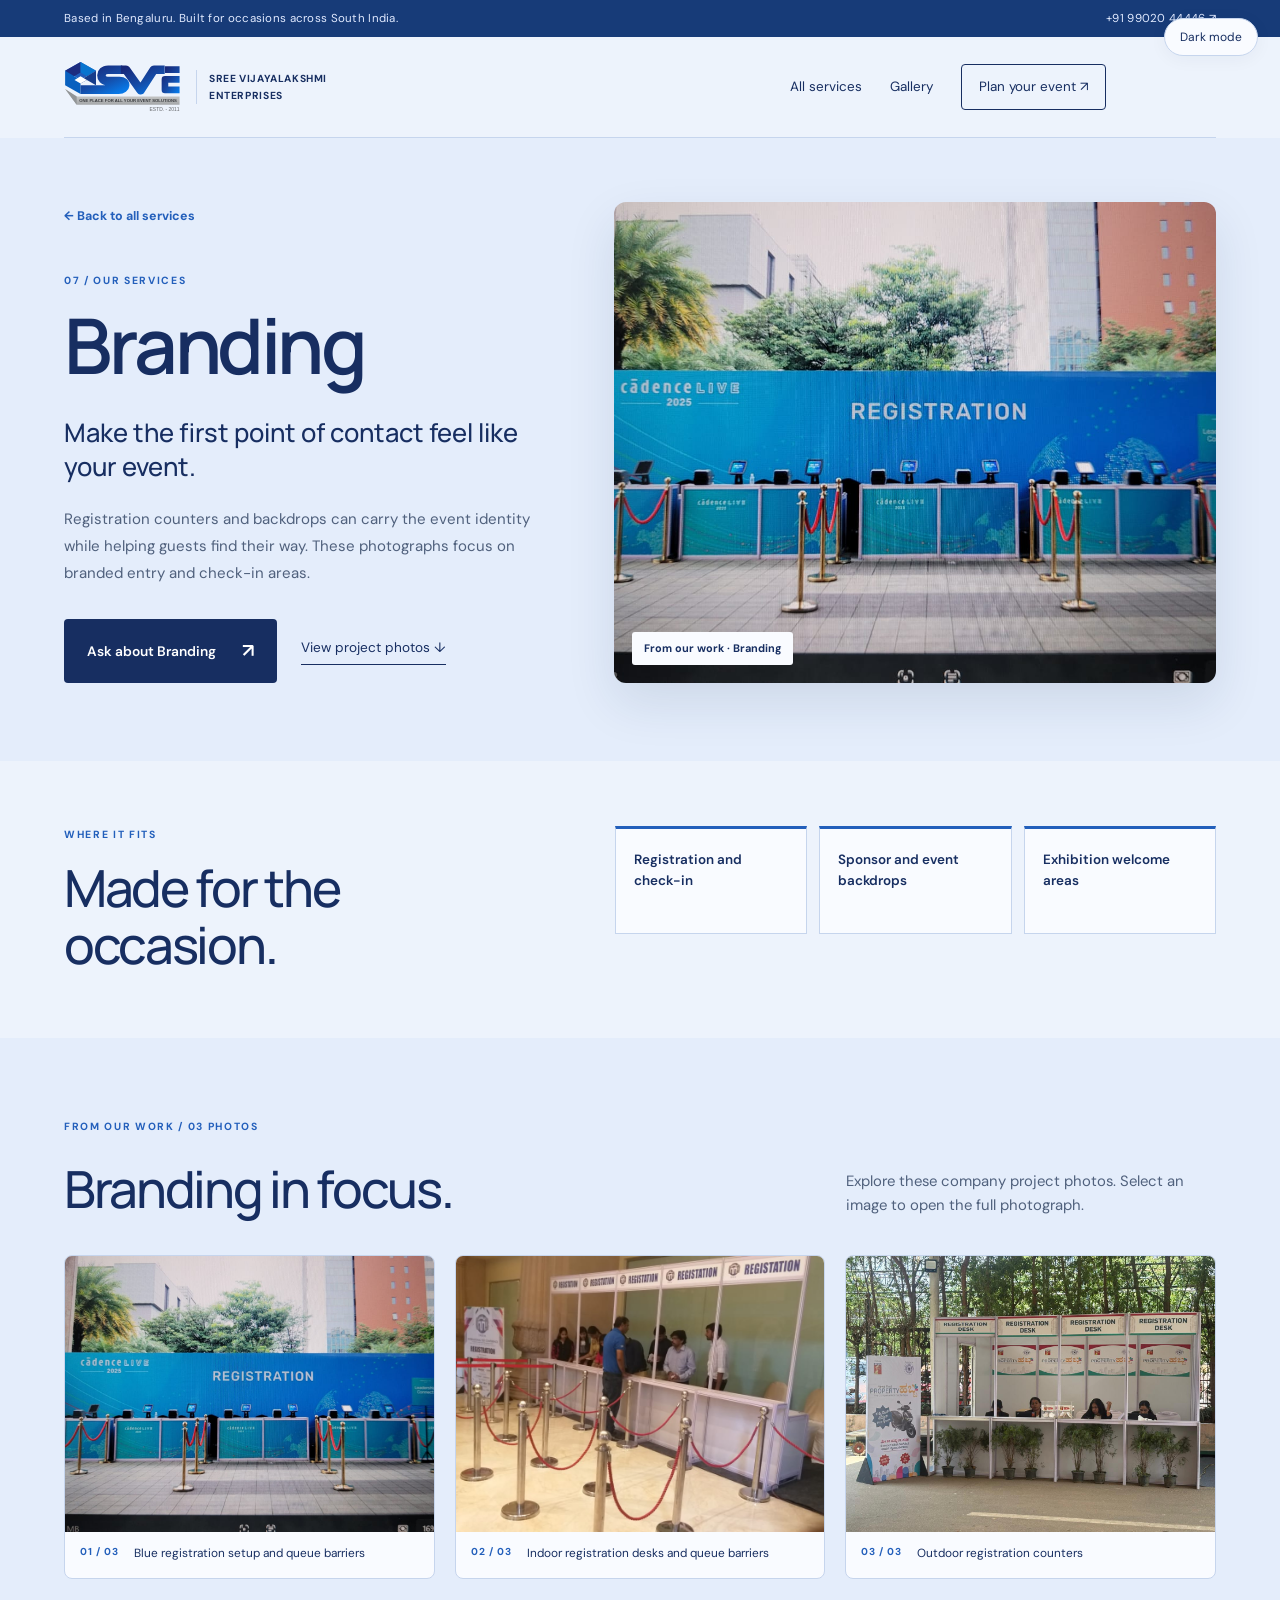
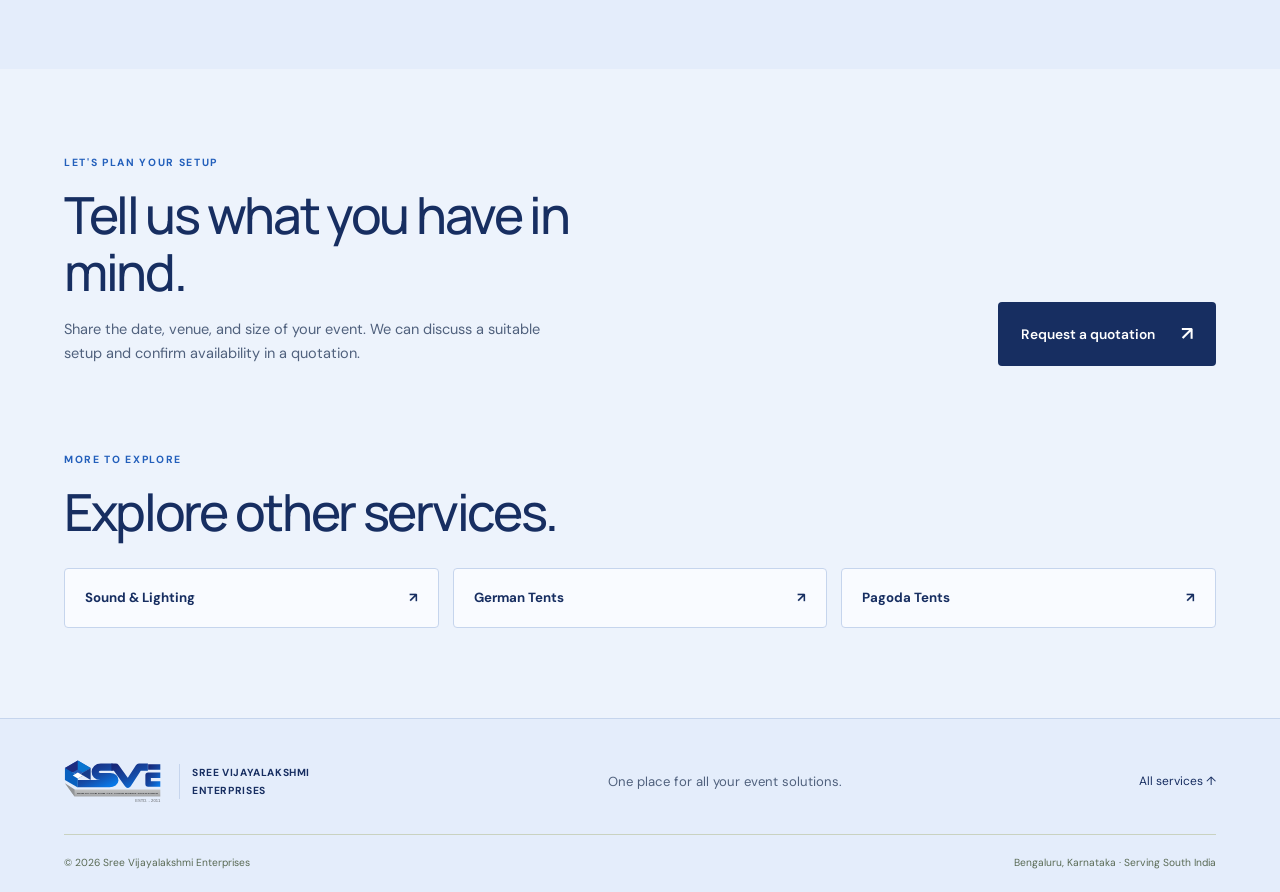
==== services/branding.html @ 81924844 "Add service galleries and simplify opening for smoother scrolling" ====
<!doctype html>
<html lang="en">
<head>
<meta charset="utf-8"><meta name="viewport" content="width=device-width, initial-scale=1">
<title>Branding | Sree Vijayalakshmi Enterprises</title>
<meta name="description" content="Explore branding projects, photos, and use cases from Sree Vijayalakshmi Enterprises in Bengaluru.">
<meta name="theme-color" content="#ffffff">
<link rel="icon" href="../assets/images/favicon.svg" type="image/svg+xml">
<link rel="stylesheet" href="../assets/css/styles.css">
<link rel="stylesheet" href="../assets/css/theme-animation.css">
<link rel="stylesheet" href="../assets/css/paper-theme.css">
<link rel="stylesheet" href="../assets/css/service-detail.css">
<script src="../assets/js/theme.js" defer></script>
</head>
<body>
<button class="theme-toggle" id="theme-toggle" type="button" aria-label="Switch to dark theme" aria-pressed="false" hidden><span class="theme-label">Dark mode</span></button>
<a class="skip" href="#main">Skip to content</a>
<div class="topbar"><div class="wrap"><span>Based in Bengaluru. Built for occasions across South India.</span><a href="tel:+919902044446">+91 99020 44446 ↗</a></div></div>
<header class="wrap header detail-header"><a class="brand" href="../index.html" aria-label="Sree Vijayalakshmi Enterprises home"><img class="header-logo" src="../assets/images/sve-mark.svg" width="435" height="195" alt="SVE"><span class="brand-name">SREE VIJAYALAKSHMI<br>ENTERPRISES</span></a><nav aria-label="Main navigation"><a href="../index.html#services">All services</a><a href="../index.html#gallery">Gallery</a><a class="nav-cta" href="../index.html?service=Branding#enquiry">Plan your event ↗</a></nav></header>
<main id="main">
<section class="detail-hero"><div class="wrap detail-hero-grid"><div class="detail-heading"><a class="detail-back" href="../index.html#services">← Back to all services</a><p class="eyebrow">07 / OUR SERVICES</p><h1>Branding</h1><p class="detail-lead">Make the first point of contact feel like your event.</p><p>Registration counters and backdrops can carry the event identity while helping guests find their way. These photographs focus on branded entry and check-in areas.</p><div class="detail-actions"><a class="button" href="../index.html?service=Branding#enquiry">Ask about Branding <span>↗</span></a><a class="underlined" href="#project-photos">View project photos ↓</a></div></div><figure class="detail-cover"><img src="../assets/images/work/registration-desk-blue-backdrop-01.jpeg" alt="Blue registration setup and queue barriers" width="1200" height="900" fetchpriority="high"><figcaption>From our work · Branding</figcaption></figure></div></section>
<section class="detail-uses wrap" aria-labelledby="use-title"><div><p class="eyebrow">WHERE IT FITS</p><h2 id="use-title">Made for the occasion.</h2></div><ul><li>Registration and check-in</li><li>Sponsor and event backdrops</li><li>Exhibition welcome areas</li></ul></section>
<section class="detail-gallery" id="project-photos"><div class="wrap"><div class="section-heading"><div><p class="eyebrow">FROM OUR WORK / 03 PHOTOS</p><h2>Branding in focus.</h2></div><p>Explore these company project photos. Select an image to open the full photograph.</p></div><div class="detail-grid"><figure class="detail-photo"><a href="../assets/images/work/registration-desk-blue-backdrop-01.jpeg" target="_blank" rel="noopener" aria-label="Open full photo: Blue registration setup and queue barriers"><img src="../assets/images/work/registration-desk-blue-backdrop-01.jpeg" alt="Blue registration setup and queue barriers" width="1200" height="900" loading="lazy" decoding="async"></a><figcaption><span>01 / 03</span>Blue registration setup and queue barriers</figcaption></figure>
<figure class="detail-photo"><a href="../assets/images/services/registration-desks/registration-desk-indoor-queue-01.jpeg" target="_blank" rel="noopener" aria-label="Open full photo: Indoor registration desks and queue barriers"><img src="../assets/images/services/registration-desks/registration-desk-indoor-queue-01.jpeg" alt="Indoor registration desks and queue barriers" width="1200" height="900" loading="lazy" decoding="async"></a><figcaption><span>02 / 03</span>Indoor registration desks and queue barriers</figcaption></figure>
<figure class="detail-photo"><a href="../assets/images/services/registration-desks/registration-desk-outdoor-multi-counter-01.jpeg" target="_blank" rel="noopener" aria-label="Open full photo: Outdoor registration counters"><img src="../assets/images/services/registration-desks/registration-desk-outdoor-multi-counter-01.jpeg" alt="Outdoor registration counters" width="1200" height="900" loading="lazy" decoding="async"></a><figcaption><span>03 / 03</span>Outdoor registration counters</figcaption></figure></div></div></section>
<section class="detail-next wrap"><div><p class="eyebrow">LET'S PLAN YOUR SETUP</p><h2>Tell us what you have in mind.</h2><p>Share the date, venue, and size of your event. We can discuss a suitable setup and confirm availability in a quotation.</p></div><a class="button" href="../index.html?service=Branding#enquiry">Request a quotation <span>↗</span></a></section>
<section class="detail-related wrap"><p class="eyebrow">MORE TO EXPLORE</p><h2>Explore other services.</h2><div class="detail-related-list"><a href="sound-lighting.html">Sound &amp; Lighting <span>↗</span></a><a href="german-tents.html">German Tents <span>↗</span></a><a href="pagoda-tents.html">Pagoda Tents <span>↗</span></a></div></section>
</main>
<footer><div class="wrap footer-top"><a class="brand footer-brand" href="../index.html"><img class="header-logo" src="../assets/images/sve-mark.svg" width="435" height="195" alt="SVE"><span class="brand-name">SREE VIJAYALAKSHMI<br>ENTERPRISES</span></a><p>One place for all your event solutions.</p><a href="../index.html#services">All services ↑</a></div><div class="wrap footer-bottom"><span>© 2026 Sree Vijayalakshmi Enterprises</span><span>Bengaluru, Karnataka · Serving South India</span></div></footer>
</body></html>
---- assets/css/styles.css ----
@import url('https://fonts.googleapis.com/css2?family=DM+Sans:wght@400;500;600;700&family=Manrope:wght@400;500;600;700;800&display=swap');
:root{--ink:#102c30;--muted:#566460;--cream:#f8f7f1;--lime:#dcf493;--line:#d9ded3;--white:#fff; color-scheme:light}
*{box-sizing:border-box}html{scroll-behavior:smooth;scroll-padding-top:25px}body{margin:0;background:var(--cream);color:var(--ink);font-family:'DM Sans',sans-serif;line-height:1.65}button,input,select,textarea{font:inherit}a{color:inherit;text-decoration:none}button,a,input,textarea,select,summary{-webkit-tap-highlight-color:transparent}a:focus-visible,button:focus-visible,input:focus-visible,select:focus-visible,textarea:focus-visible,summary:focus-visible{outline:3px solid #7f9836;outline-offset:5px}button{cursor:pointer}img{max-width:100%;display:block}h1,h2,h3,p,figure{margin:0}h1,h2,h3{font-family:Manrope,sans-serif;line-height:1.12;letter-spacing:-.045em}h1{font-size:clamp(3rem,5.3vw,5.2rem);font-weight:600}h1 em{font-weight:500;font-family:Georgia,serif}h2{font-size:clamp(2.3rem,4vw,3.6rem);font-weight:500}h3{font-size:1.25rem;font-weight:700}p{color:var(--muted)}.wrap{width:min(1240px,90%);margin:auto}.topbar{background:var(--ink);color:#ebeee4;font-size:.72rem;letter-spacing:.025em}.topbar .wrap{display:flex;justify-content:space-between;padding:9px 0;gap:15px}.header{display:flex;align-items:center;justify-content:space-between;padding:26px 0;gap:25px}.brand{display:flex;align-items:center;gap:15px}.monogram{font:bold 3.3rem/1 Manrope,sans-serif;letter-spacing:-.12em}.monogram>span{font-size:.65rem;vertical-align:top;letter-spacing:0}.brand-name{font-size:.62rem;font-weight:700;letter-spacing:.1em;line-height:1.7;border-left:1px solid var(--line);padding-left:15px}nav{display:flex;gap:28px;align-items:center;font-size:.84rem}nav>a:not(.nav-cta):hover,.underlined:hover{text-decoration:underline}.nav-cta{border:1px solid var(--ink);border-radius:4px;padding:11px 17px}.hero{display:grid;grid-template-columns:1.08fr 1fr;gap:4%;padding-top:40px;padding-bottom:65px;align-items:stretch}.eyebrow{font-size:.65rem;letter-spacing:.16em;font-weight:700;color:var(--ink);margin-bottom:25px}.dot{display:inline-block;width:7px;height:7px;background:#62814b;border-radius:100%;margin-right:8px}.lead{font-size:1rem;max-width:425px;margin-top:25px}.actions{display:flex;align-items:center;gap:25px;margin-top:30px;flex-wrap:wrap}.button{display:inline-flex;gap:26px;align-items:center;justify-content:space-between;background:var(--ink);color:white;padding:16px 23px;border:0;border-radius:4px;font-size:.86rem;font-weight:600}.button:hover{background:#245057}.button span{font-size:1.2rem}.underlined{font-size:.85rem;border-bottom:1px solid currentColor;padding-bottom:4px}.hero-foot{display:flex;gap:30px;font-size:.59rem;letter-spacing:.12em;margin-top:45px}.hero-visual{position:relative;background:#e3e8d9;border-radius:7px;overflow:hidden;min-height:490px}.hero-visual>img{height:100%;width:100%;object-fit:cover;position:absolute}.hero-visual figcaption{position:absolute;bottom:16px;left:22px;right:22px;font-size:.65rem;color:#304d43}.visual-tag{position:absolute;top:25px;left:25px;padding:15px 20px;background:var(--cream);font-size:.58rem;letter-spacing:.08em;box-shadow:0 4px 30px #203b3310}.visual-tag strong{font:500 1rem/1.8 Georgia,serif;letter-spacing:0}.occasion-strip{border-block:1px solid var(--line)}.occasion-strip .wrap{display:flex;align-items:center;justify-content:space-between;gap:20px;padding:21px 0;font-size:.65rem;letter-spacing:.11em;font-weight:600;flex-wrap:wrap}.occasion-strip span:nth-child(even){font-size:1.3rem;color:#87967a}.section{padding-block:95px}.section-heading{display:flex;justify-content:space-between;align-items:flex-end;gap:40px;margin-bottom:42px}.section-heading>p{max-width:370px;font-size:.93rem}.rental-grid{display:grid;grid-template-columns:repeat(4,1fr);border-top:1px solid var(--line);border-bottom:1px solid var(--line)}.rental{padding:28px 22px;position:relative;border-right:1px solid var(--line)}.rental:first-child{padding-left:0}.rental:last-child{border:0}.number{font-size:.65rem;color:#687868}.line-icon{font:3.5rem Georgia,serif;margin:10px 0 25px;color:#506b49}.rental h3{font-size:1.13rem}.rental>p{font-size:.82rem;margin-top:12px;min-height:45px}.rental ul{padding-left:15px;font-size:.75rem;color:var(--muted);margin-block:24px;line-height:2}.rental>a{font-size:.71rem;font-weight:700;border-bottom:1px solid #a0b1a1;padding-bottom:5px}.gallery-section{background:#e9ede3;padding-block:85px}.filters{display:flex;gap:9px;flex-wrap:wrap;margin-bottom:30px}.filters button{border:1px solid #c6cdbd;border-radius:30px;background:transparent;color:var(--ink);padding:9px 20px;font-size:.75rem}.filters button.active{background:var(--ink);border-color:var(--ink);color:white}.gallery-grid{display:grid;grid-template-columns:repeat(3,1fr);gap:22px}.gallery-card button{display:block;padding:0;border:0;width:100%;background:#dce4d3;border-radius:5px;overflow:hidden}.gallery-card img{aspect-ratio:4/3;object-fit:cover;width:100%;transition:transform .3s}.gallery-card button:hover img{transform:scale(1.035)}.gallery-card>div{display:flex;justify-content:space-between;align-items:center;padding-top:17px;gap:10px}.gallery-card h3{font-size:1rem}.gallery-card p{font-size:.68rem;margin-top:5px}.gallery-card>div>span{font-size:1.3rem}.about{display:grid;grid-template-columns:1fr 1.1fr;gap:9%}.about-stamp{margin-top:45px;border:1px solid #b9c5b2;display:flex;flex-direction:column;width:190px;padding:18px 22px;transform:rotate(-4deg);color:#4a6547}.about-stamp span{font-size:.63rem}.about-stamp strong{font:3.4rem/1.3 Georgia,serif}.large-copy{font:400 1.65rem/1.5 Manrope,sans-serif;letter-spacing:-.03em;color:var(--ink);margin-bottom:22px}.about-copy>p:not(.large-copy){font-size:.92rem;margin-bottom:20px}.values>div{border-top:1px solid var(--line);padding:18px 0 18px 35px;position:relative}.values{margin-top:30px}.values span{position:absolute;left:0;top:20px;font-size:.66rem;color:#6c7e66}.values h3{font-size:.94rem}.values p{font-size:.79rem;margin-top:5px}.process-section{background:var(--ink);color:var(--cream);padding:80px 0}.process-section .eyebrow{color:var(--lime)}.process-grid{display:grid;grid-template-columns:repeat(3,1fr);gap:45px;margin-top:50px}.process-grid article{border-top:1px solid #53675f;padding-top:20px}.process-grid span{color:var(--lime);font-size:.68rem;letter-spacing:.1em}.process-grid h3{font-size:1.25rem;margin:23px 0 13px}.process-grid p{color:#bfcac1;font-size:.88rem}.contact{display:grid;grid-template-columns:1fr 1.1fr;gap:10%}.contact>div>p:not(.eyebrow){margin-top:25px;max-width:365px;font-size:.92rem}.contact-phone{display:block;font-size:1.5rem;letter-spacing:-.045em;margin-top:30px}.contact-email{display:block;text-decoration:underline;text-underline-offset:5px;font-size:.9rem;margin-top:8px}address{font-style:normal;font-size:.8rem;color:var(--muted);margin:25px 0 15px}form{padding:32px;background:#eeefe6;border-radius:6px}form h3{font-size:1.5rem}.form-intro{font-size:.8rem;margin:10px 0 22px}.form-grid{display:grid;grid-template-columns:1fr 1fr;gap:16px}label{font-size:.72rem;font-weight:600}input,textarea,select{display:block;width:100%;border:1px solid #c7cec1;background:var(--cream);color:var(--ink);border-radius:3px;padding:11px 12px;font-size:.82rem;margin-top:6px;min-width:0}textarea{resize:vertical}.wide{grid-column:1/-1}.form-note{font-size:.69rem;margin:20px 0}form .button{width:100%}#form-status{font-size:.75rem;margin-top:12px}.faq{padding-top:0;max-width:840px}.faq h2{margin-bottom:30px}.faq details{border-bottom:1px solid var(--line);padding:20px 0}.faq summary{cursor:pointer;font-size:.94rem;font-weight:500}.faq details p{font-size:.85rem;margin:15px 0 5px}footer{background:#e6ebdf;padding:40px 0 20px}.footer-top,.footer-bottom{display:flex;justify-content:space-between;align-items:center;gap:25px;flex-wrap:wrap}.footer-top>p{font-size:.82rem}.footer-top>a:last-child{font-size:.75rem}.footer-bottom{border-top:1px solid #c9d2c0;margin-top:30px;padding-top:20px;font-size:.64rem;color:#596a54}.footer-brand .monogram{font-size:2.6rem}.skip{position:absolute;left:15px;top:-100px;background:white;padding:15px;z-index:20}.skip:focus{top:15px}.sr-only{position:absolute;width:1px;height:1px;overflow:hidden;clip-path:inset(50%)}dialog{max-width:min(90vw,1000px);max-height:90vh;border:0;border-radius:5px;background:var(--cream);padding:20px}dialog::backdrop{background:#081e26cc}dialog img{max-height:70vh;object-fit:contain;margin:15px auto}dialog button{border:1px solid var(--ink);background:transparent;padding:6px 14px;float:right}dialog p{font-size:.85rem}.menu-toggle{border:1px solid var(--ink);padding:9px 14px;background:transparent}
@media(min-width:851px){.menu-toggle{display:none}}
@media(max-width:1000px){.rental-grid{grid-template-columns:repeat(2,1fr)}.rental:nth-child(2){border-right:0}.rental:nth-child(3){padding-left:0}.rental:nth-child(-n+2){border-bottom:1px solid var(--line)}.hero{gap:25px}.hero-visual{min-height:450px}.brand-name{font-size:.54rem}nav{gap:16px}}
@media(max-width:850px){.header{flex-wrap:wrap}.menu-toggle:not([hidden]){display:block}nav{width:100%;justify-content:space-between;flex-wrap:wrap}nav.collapsed{display:none}.hero{grid-template-columns:1fr;gap:35px;padding-top:20px}.hero-copy{max-width:650px}h1{font-size:clamp(3rem,9vw,5rem)}.hero-visual{min-height:440px}.hero-foot{margin-top:30px}.section{padding-block:65px}.section-heading{align-items:flex-start;flex-direction:column;gap:20px}.section-heading>p{max-width:550px}.gallery-grid{grid-template-columns:repeat(2,1fr)}.about,.contact{gap:35px;grid-template-columns:1fr}.about-stamp{display:none}.about-copy{max-width:640px}.process-grid{gap:20px}.faq{padding-top:0}.footer-top>p{width:100%;order:3}.topbar .wrap>span{max-width:65%}}
@media(max-width:540px){.wrap{width:89%}.topbar{font-size:.6rem}.brand-name{font-size:.55rem}.hero-visual{min-height:330px}.hero-foot{font-size:.53rem;gap:18px}.actions{gap:18px}.occasion-strip .wrap{justify-content:center;font-size:.55rem;gap:12px}.occasion-strip span:nth-child(even){font-size:.9rem}.rental-grid,.gallery-grid,.process-grid{grid-template-columns:1fr}.rental,.rental:first-child,.rental:nth-child(3){padding:25px 0;border-right:0;border-bottom:1px solid var(--line)}.rental>p{min-height:0}.line-icon{float:right;margin:0 10px;font-size:3rem}.rental h3{margin-top:15px}.rental ul{margin-block:15px}.gallery-section,.process-section{padding-block:60px}.form-grid{grid-template-columns:1fr}.wide{grid-column:auto}form{padding:23px}.filters button{padding:8px 14px}.process-grid{gap:30px}.hero-visual figcaption{font-size:.58rem}.hero .eyebrow{font-size:.57rem}h2{font-size:2.5rem}}
.gallery-card img{height:auto}
@media(prefers-reduced-motion:reduce){html{scroll-behavior:auto}.gallery-card img{transition:none}}
---- assets/css/theme-animation.css ----
/* Theme and animation use native SVG paths, so the logo remains sharp at any size. */
:root{--page:#fff;--surface:#f2f5fb;--card:#fff;--blue:#2163c5;--mark-cutout:#fff;--mark-estd:#64666a}
.theme-toggle{position:fixed;z-index:25;top:18px;right:22px;display:flex;align-items:center;gap:9px;padding:11px 15px;border:1px solid var(--line);border-radius:30px;background:var(--card);color:var(--ink);box-shadow:0 3px 18px #1223420c;font-size:.75rem;line-height:1.2}
.theme-toggle[hidden]{display:none}.theme-toggle svg{width:18px;height:18px}.theme-sun{display:none}
[data-theme="dark"] .theme-sun{display:block}[data-theme="dark"] .theme-moon{display:none}
.theme-toggle:hover{border-color:var(--blue)}
.opening-lockup{display:flex;align-items:center;justify-content:center;gap:clamp(24px,4vw,62px);padding:40px 12px}
.opening-mark{width:30%;max-width:370px;flex-shrink:0;overflow:visible}
.opening-name{position:relative;color:#173b94;font-family:Manrope,Arial,sans-serif;font-size:clamp(22px,3.65vw,57px);font-weight:800;letter-spacing:-.035em;line-height:1.3}
.name-word{display:inline-block}.name-word-3{display:block;font-size:.65em;letter-spacing:.23em;margin-top:10px;font-weight:600}
.name-rule{display:block;height:2px;background:linear-gradient(90deg,#1267d2,#b9cbe7,transparent);margin-top:25px;transform-origin:left}
.brand-animate .cube-faces{animation:cube-arrive .7s cubic-bezier(.2,.7,.3,1) both;transform-origin:60px 65px}
.brand-animate .mark-ribbon{stroke-dasharray:1;stroke-dashoffset:0;animation:ribbon-draw 1.25s cubic-bezier(.4,0,.25,1) both}
.brand-animate .mark-s{animation-delay:.25s}.brand-animate .mark-v{animation-delay:.9s}.brand-animate .mark-e{animation-delay:1.4s}
.brand-animate .mark-caption{animation:caption-arrive .65s ease 2s both}
.brand-animate .name-word{animation:name-arrive .85s cubic-bezier(.2,.7,.2,1) both}
.brand-animate .name-word-1{animation-delay:1.1s}.brand-animate .name-word-2{animation-delay:1.4s}.brand-animate .name-word-3{animation-delay:1.8s}
.brand-animate .name-rule{animation:rule-draw .9s ease 2.1s both}
.header>.brand{max-width:47%;gap:12px}.header-logo{width:120px}.brand-name{font-size:.64rem;letter-spacing:.06em;line-height:1.7;padding-left:12px}
.footer-brand{max-width:100%;background:transparent}.footer-brand .header-logo{width:100px}
@keyframes ribbon-draw{from{stroke-dashoffset:1}to{stroke-dashoffset:0}}
@keyframes cube-arrive{from{opacity:0;transform:translateY(10px) rotate(-6deg)}to{opacity:1;transform:none}}
@keyframes caption-arrive{from{opacity:0;transform:translateY(8px)}to{opacity:1;transform:none}}
@keyframes name-arrive{from{opacity:0;transform:translateY(18px);clip-path:inset(0 0 100% 0)}to{opacity:1;transform:none;clip-path:inset(0)}}
@keyframes rule-draw{from{transform:scaleX(0);opacity:0}to{transform:scaleX(1);opacity:1}}
[data-theme="dark"]{color-scheme:dark;--ink:#e3ebff;--muted:#abb8cf;--cream:#0b1121;--line:#2c3954;--lime:#a7c8ff;--page:#0b1121;--surface:#111c31;--card:#131f35;--blue:#7eb2ff;--mark-cutout:#0b1121;--mark-estd:#afb9c9}
[data-theme="dark"] body,[data-theme="dark"] .brand-intro,[data-theme="dark"] .intro-stage,[data-theme="dark"] .site-content{background:var(--page)}
[data-theme="dark"] .opening-name{color:#7eaaff}
[data-theme="dark"] .name-rule{background:linear-gradient(90deg,#4d97ff,#29436b,transparent)}
[data-theme="dark"] .topbar{background:#121e34;color:#d3def5}
[data-theme="dark"] .button,[data-theme="dark"] .filters button.active{background:#3475d1;color:#fff;border-color:#3475d1}
[data-theme="dark"] .button:hover{background:#245fb2}
[data-theme="dark"] .service-card{background:var(--card)}
[data-theme="dark"] .service-photo,[data-theme="dark"] .gallery-card button{background:#192842}
[data-theme="dark"] .service-photo-placeholder{background:linear-gradient(135deg,#17263f,#1b3052);color:#a5badc}
[data-theme="dark"] .service-photo-number{color:#829fc9}
[data-theme="dark"] .gallery-section,[data-theme="dark"] .services-more,[data-theme="dark"] form,[data-theme="dark"] footer{background:var(--surface)}
[data-theme="dark"] .filters button,[data-theme="dark"] input,[data-theme="dark"] select,[data-theme="dark"] textarea{border-color:#394963}
[data-theme="dark"] input::placeholder,[data-theme="dark"] textarea::placeholder{color:#8595ae;opacity:1}
[data-theme="dark"] .process-section{background:#12264a;color:#eef4ff}
[data-theme="dark"] .process-grid p{color:#b5c6e4}
[data-theme="dark"] .visual-tag{background:#101d32;color:#dce8ff}
[data-theme="dark"] .hero-visual figcaption{background:#101d32ed;color:#dce8ff}
[data-theme="dark"] .hero-visual{background:#14243d}
[data-theme="dark"] .about-stamp{color:#9ebff4;border-color:#405d87}
[data-theme="dark"] .values span,[data-theme="dark"] .line-icon{color:#91b2e5}
[data-theme="dark"] .footer-bottom{color:#9fafca;border-color:var(--line)}
[data-theme="dark"] .service-card a:hover{color:#91bcff}
[data-theme="dark"] .skip{background:#142a4d;color:#fff}
[data-theme="dark"] dialog{background:var(--surface);color:var(--ink)}
@media(max-width:850px){.header>.brand{max-width:75%}.header-logo{width:100px}.brand-name{font-size:.58rem}.theme-toggle{top:12px;right:14px}.opening-lockup{gap:25px}.opening-mark{width:34%}}
@media(max-width:580px){.opening-lockup{flex-direction:column;gap:34px;text-align:center;padding:20px}.opening-mark{width:min(78%,270px);max-width:none}.opening-name{font-size:clamp(21px,6.5vw,34px);line-height:1.35}.name-word-3{font-size:.62em;margin-top:13px;letter-spacing:.23em}.name-rule{margin-top:23px}.theme-toggle{padding:10px 12px;gap:6px;font-size:.67rem}.header>.brand{max-width:73%;gap:7px}.header-logo{width:85px}.brand-name{font-size:.49rem;padding-left:7px}.footer-brand .brand-name{font-size:.58rem}.footer-brand .header-logo{width:100px}}
@media(prefers-reduced-motion:reduce){.brand-animate .cube-faces,.brand-animate .mark-ribbon,.brand-animate .mark-caption,.brand-animate .name-word,.brand-animate .name-rule{animation:none!important;stroke-dashoffset:0;opacity:1;transform:none;clip-path:none}}
---- assets/css/paper-theme.css ----
/* SVE's blue-and-silver palette, expressed as layered sheets of paper. */
:root{--page:#edf3fc;--surface:#e0eafa;--card:#f9fbff;--cream:#f5f8fe;--line:#c6d5ed;--ink:#172e61;--muted:#50617d;--blue:#235fbb;--paper-base:#ecf2fc;--paper-sky:#d3e3fa;--paper-sheet:#e4edfb;--paper-deep:#173b78;--grain-opacity:.14;--mark-cutout:#ecf2fc}
[data-theme="dark"]{--page:#0c172b;--surface:#14243e;--card:#172943;--cream:#101e34;--line:#324867;--ink:#e1ebff;--muted:#aabdd7;--blue:#9cc4ff;--paper-base:#101f36;--paper-sky:#223d60;--paper-sheet:#142740;--paper-deep:#0a1426;--grain-opacity:.085;--mark-cutout:#101f36}
body,.site-content,[data-theme="dark"] body,[data-theme="dark"] .site-content{background:var(--page)}
.site-content{background:var(--page)}
.brand-intro,[data-theme="dark"] .brand-intro{background:var(--paper-base)}
.intro-stage,[data-theme="dark"] .intro-stage{isolation:isolate;background:radial-gradient(ellipse at 12% 15%,var(--paper-sky),transparent 55%),radial-gradient(ellipse at 85% 90%,var(--paper-sky),transparent 52%),var(--paper-base)}
.intro-stage::after{content:"";position:absolute;inset:0;z-index:2;background:url('../images/paper-grain.svg');opacity:var(--grain-opacity);pointer-events:none}
.intro-logo{position:relative;z-index:1}
.opening-lockup{transform:none}
.paper-cursor{position:absolute;left:0;top:0;width:32px;height:32px;border-radius:50%;border:1px solid var(--blue);box-shadow:0 0 30px #5b92e32a;z-index:3;pointer-events:none;opacity:0;transition:opacity .3s;transform:translate(-100px,-100px)}
.paper-active .paper-cursor{opacity:.48}
.topbar,[data-theme="dark"] .topbar{background:var(--paper-deep);color:#e1eaff}
.occasion-strip{background:var(--paper-sheet);border-color:var(--line)}.occasion-strip span:nth-child(even){color:var(--blue)}
#services,#tent-studio,.about,.contact{position:relative;isolation:isolate}
#services::before,#tent-studio::before,.about::before{content:"";position:absolute;inset:0 calc((100% - 100vw)/2);z-index:-1;pointer-events:none;background:var(--paper-sheet);clip-path:polygon(0 1.1%,10% .65%,23% 1.2%,37% .4%,49% 1%,63% .35%,76% .85%,90% .3%,100% .7%,100% 99.2%,87% 99.65%,75% 99%,62% 99.6%,48% 99.1%,35% 99.8%,20% 99.2%,8% 99.7%,0 99.3%)}
#tent-studio::before{background:linear-gradient(125deg,var(--page),var(--paper-sky));clip-path:none}
.about::before{background:var(--page)}
.service-card,[data-theme="dark"] .service-card,.tent-card{background:var(--card);box-shadow:0 8px 24px #143b7410;border-color:var(--line)}
.service-card{transition:transform .3s ease,box-shadow .3s ease}.service-card:hover{transform:translateY(-5px);box-shadow:0 18px 34px #143b741b}
.service-photo-placeholder{background:linear-gradient(145deg,#e8f1ff,#d5e3f8);color:#536b90}.service-photo-number{color:#8da8d0}
.gallery-section,[data-theme="dark"] .gallery-section{background:var(--paper-sheet);position:relative}
.gallery-card button{border:1px solid var(--line);box-shadow:0 10px 24px #12346a0c}
.services-more,[data-theme="dark"] .services-more,form,[data-theme="dark"] form{background:var(--surface);border:1px solid var(--line)}
.process-section,[data-theme="dark"] .process-section{position:relative;background:linear-gradient(120deg,var(--paper-deep),#24549a);color:#f1f6ff;clip-path:polygon(0 1.4%,15% .5%,30% 1.4%,47% .3%,64% 1.1%,82% .3%,100% 1%,100% 98.7%,83% 99.5%,65% 98.8%,46% 99.7%,29% 98.9%,12% 99.6%,0 99%)}
[data-theme="dark"] .process-section{background:linear-gradient(120deg,#0a1426,#193963)}
.process-section .eyebrow,.process-grid span{color:#c4dcff}.process-grid p,[data-theme="dark"] .process-grid p{color:#d1def3}
footer,[data-theme="dark"] footer{background:var(--paper-sheet);border-top:1px solid var(--line)}
.theme-toggle{background:var(--card);border-color:var(--line)}
.tent-service-link{padding:0 20px}
@media(hover:none),(pointer:coarse){.paper-cursor{display:none}.opening-lockup{transform:none}}
@media(prefers-reduced-motion:reduce){.paper-cursor{display:none}.service-card{transition:none}.service-card:hover{transform:none}}
---- assets/css/service-detail.css ----
/* Service project pages share the homepage palette but avoid continuous effects. */
body{background:var(--page)}
.detail-header{padding-block:23px;border-bottom:1px solid var(--line)}
.detail-header .header-logo,.footer-brand .header-logo{height:auto}
.detail-header .brand{max-width:48%}
.detail-header nav{padding-right:110px}
.detail-hero{padding:64px 0 78px;background:var(--paper-sheet)}
.detail-hero-grid{display:grid;grid-template-columns:.88fr 1.12fr;gap:clamp(40px,6vw,90px);align-items:center}
.detail-back{display:inline-block;margin-bottom:45px;color:var(--blue);font-size:.78rem;font-weight:700}
.detail-back:hover{text-decoration:underline}
.detail-heading .eyebrow{color:var(--blue);margin-bottom:18px}
.detail-heading h1{font-size:clamp(3.4rem,6vw,6.4rem);line-height:1;max-width:9ch}
.detail-heading>p:not(.eyebrow){max-width:550px;font-size:.94rem;line-height:1.8;margin-top:21px}
.detail-heading .detail-lead{font:500 clamp(1.2rem,2vw,1.7rem)/1.35 Manrope,sans-serif!important;color:var(--ink);margin-top:32px!important}
.detail-actions{display:flex;align-items:center;gap:24px;flex-wrap:wrap;margin-top:32px}
.detail-cover{position:relative;overflow:hidden;border-radius:12px;aspect-ratio:5/4;background:var(--surface);box-shadow:0 20px 50px #142e551c}
.detail-cover img{width:100%;height:100%;object-fit:cover}
.detail-cover figcaption{position:absolute;bottom:18px;left:18px;padding:8px 12px;border-radius:3px;background:var(--card);color:var(--ink);font-size:.68rem;font-weight:700}
.detail-uses{display:grid;grid-template-columns:1fr 1.2fr;gap:50px;align-items:start;padding-block:65px}
.detail-uses .eyebrow{color:var(--blue);margin-bottom:15px}
.detail-uses h2{max-width:10ch}
.detail-uses ul{display:grid;grid-template-columns:repeat(3,1fr);gap:12px;list-style:none;margin:0;padding:0}
.detail-uses li{min-height:108px;padding:21px 18px;border:1px solid var(--line);border-top:3px solid var(--blue);background:var(--card);font-size:.84rem;font-weight:600;line-height:1.5}
.detail-gallery{padding-block:80px 90px;background:var(--paper-sheet)}
.detail-gallery .section-heading{margin-bottom:37px}.detail-gallery .eyebrow{color:var(--blue)}
.detail-grid{display:grid;grid-template-columns:repeat(3,minmax(0,1fr));gap:30px 20px}
.detail-photo{min-width:0;overflow:hidden;border:1px solid var(--line);border-radius:8px;background:var(--card)}
.detail-photo a{display:block;aspect-ratio:4/3;overflow:hidden;background:var(--surface)}
.detail-photo img{width:100%;height:100%;object-fit:cover;transition:transform .25s ease}
.detail-photo a:hover img{transform:scale(1.025)}
.detail-photo figcaption{display:flex;gap:15px;padding:13px 15px 16px;color:var(--ink);font-size:.74rem;line-height:1.4}
.detail-photo figcaption span{flex:none;color:var(--blue);font-weight:700;font-size:.63rem;letter-spacing:.1em}
.detail-next{display:flex;justify-content:space-between;align-items:end;gap:50px;padding-block:85px}
.detail-next>div{max-width:630px}.detail-next .eyebrow{color:var(--blue);margin-bottom:15px}
.detail-next p:not(.eyebrow){margin-top:17px;max-width:480px;font-size:.91rem}
.detail-next .button{flex:none}
.detail-related{padding-bottom:90px}.detail-related .eyebrow{color:var(--blue);margin-bottom:15px}
.detail-related-list{display:grid;grid-template-columns:repeat(3,1fr);gap:14px;margin-top:28px}
.detail-related-list a{display:flex;justify-content:space-between;gap:15px;padding:18px 20px;border:1px solid var(--line);border-radius:4px;background:var(--card);font-weight:700;font-size:.83rem}
.detail-related-list a:hover{border-color:var(--blue);color:var(--blue)}
@media(max-width:1000px){.detail-header nav{padding-right:0}.detail-hero-grid{gap:35px}.detail-uses{grid-template-columns:1fr}.detail-grid{grid-template-columns:repeat(2,minmax(0,1fr))}}
@media(max-width:700px){.detail-header{gap:16px}.detail-header .brand{max-width:100%}.detail-header nav{width:100%;font-size:.72rem;gap:12px}.detail-header .nav-cta{padding:8px 10px}.detail-hero{padding:40px 0 50px}.detail-hero-grid{grid-template-columns:1fr}.detail-back{margin-bottom:30px}.detail-heading h1{font-size:clamp(3rem,12vw,4.7rem)}.detail-cover{aspect-ratio:4/3}.detail-uses{padding-block:50px;gap:30px}.detail-uses ul{grid-template-columns:1fr;gap:10px}.detail-uses li{min-height:0}.detail-gallery{padding-block:55px 65px}.detail-grid{grid-template-columns:1fr}.detail-next{align-items:start;flex-direction:column;gap:24px;padding-block:60px}.detail-related{padding-bottom:65px}.detail-related-list{grid-template-columns:1fr}.theme-toggle{top:auto;bottom:12px;right:12px}}
@media(prefers-reduced-motion:reduce){.detail-photo img{transition:none}}
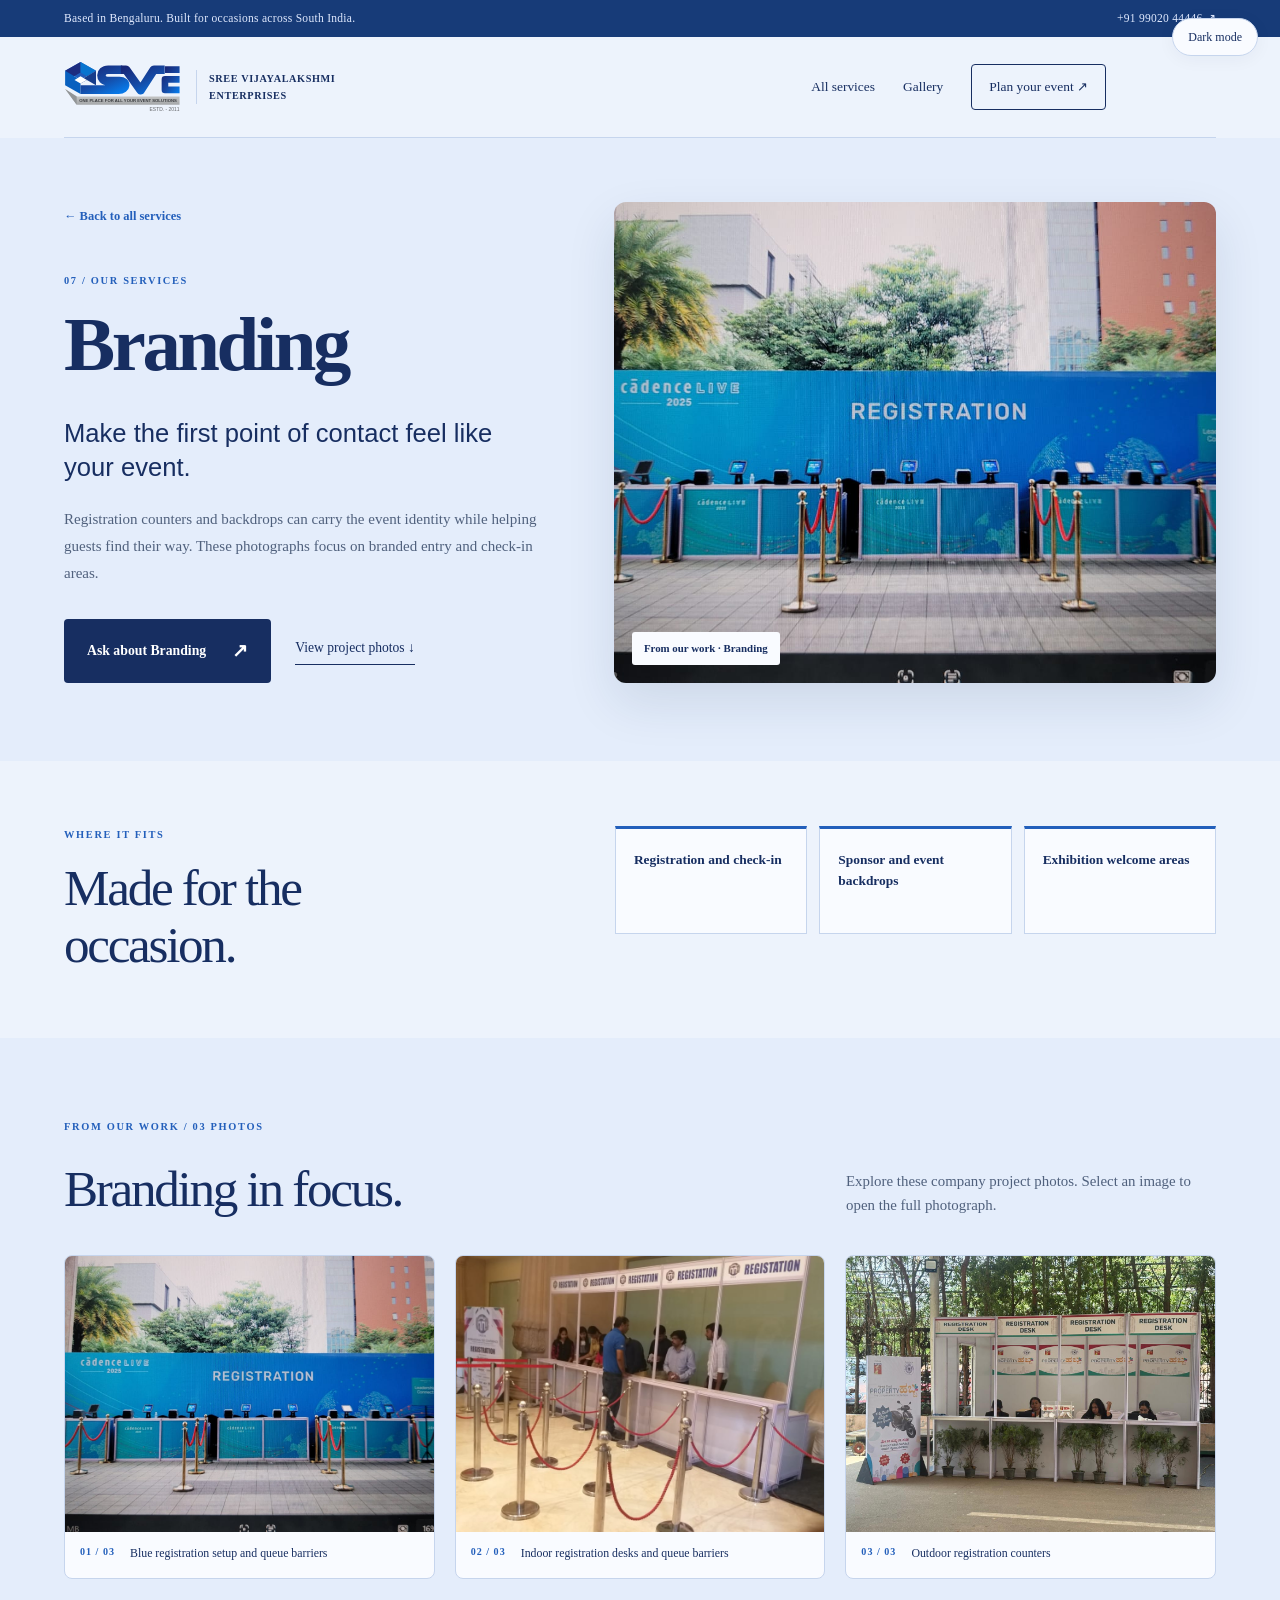
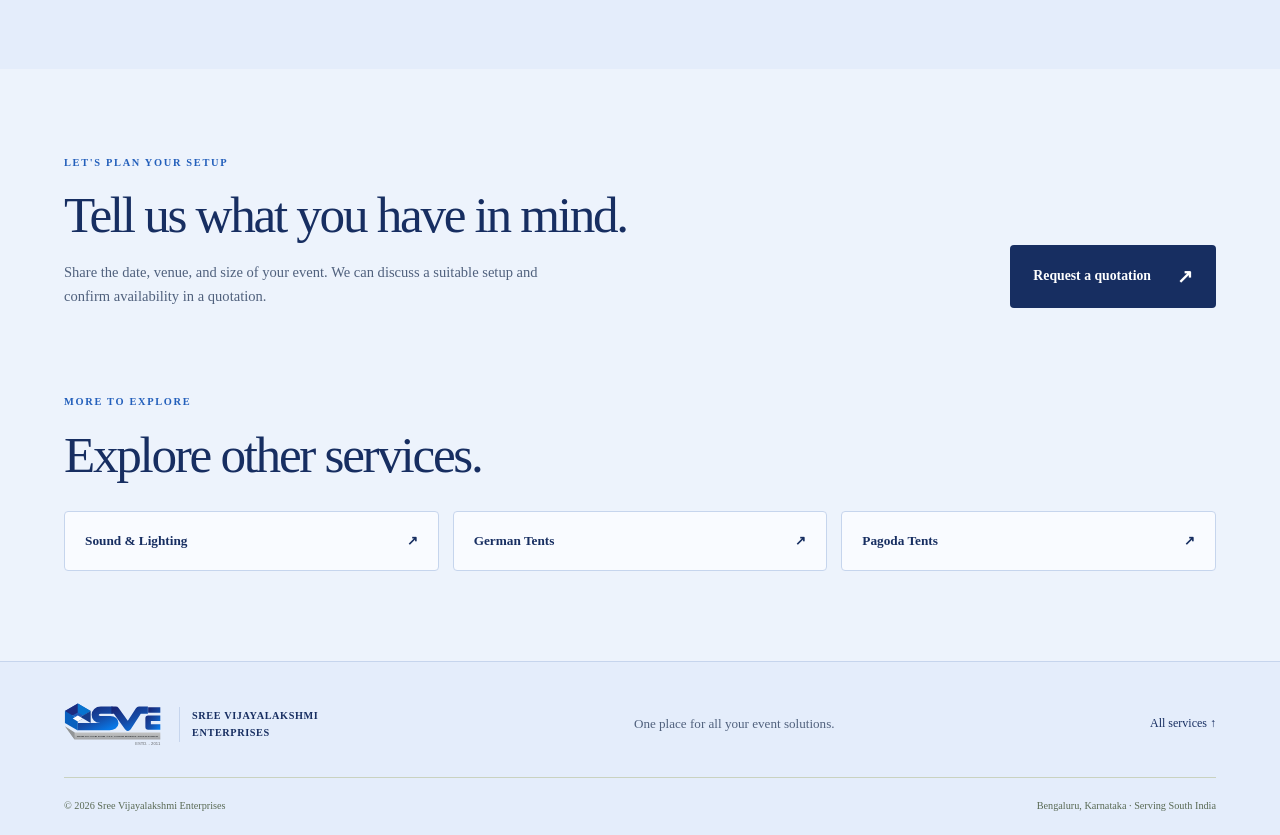
==== commit 72069872: "Use Times New Roman, static intro and ten photo placeholders" ====
--- a/services/branding.html
+++ b/services/branding.html
@@ -1,30 +1,33 @@
-<!doctype html>
-<html lang="en">
-<head>
-<meta charset="utf-8"><meta name="viewport" content="width=device-width, initial-scale=1">
-<title>Branding | Sree Vijayalakshmi Enterprises</title>
-<meta name="description" content="Explore branding projects, photos, and use cases from Sree Vijayalakshmi Enterprises in Bengaluru.">
-<meta name="theme-color" content="#ffffff">
-<link rel="icon" href="../assets/images/favicon.svg" type="image/svg+xml">
-<link rel="stylesheet" href="../assets/css/styles.css">
-<link rel="stylesheet" href="../assets/css/theme-animation.css">
-<link rel="stylesheet" href="../assets/css/paper-theme.css">
-<link rel="stylesheet" href="../assets/css/service-detail.css">
-<script src="../assets/js/theme.js" defer></script>
-</head>
-<body>
-<button class="theme-toggle" id="theme-toggle" type="button" aria-label="Switch to dark theme" aria-pressed="false" hidden><span class="theme-label">Dark mode</span></button>
-<a class="skip" href="#main">Skip to content</a>
-<div class="topbar"><div class="wrap"><span>Based in Bengaluru. Built for occasions across South India.</span><a href="tel:+919902044446">+91 99020 44446 ↗</a></div></div>
-<header class="wrap header detail-header"><a class="brand" href="../index.html" aria-label="Sree Vijayalakshmi Enterprises home"><img class="header-logo" src="../assets/images/sve-mark.svg" width="435" height="195" alt="SVE"><span class="brand-name">SREE VIJAYALAKSHMI<br>ENTERPRISES</span></a><nav aria-label="Main navigation"><a href="../index.html#services">All services</a><a href="../index.html#gallery">Gallery</a><a class="nav-cta" href="../index.html?service=Branding#enquiry">Plan your event ↗</a></nav></header>
-<main id="main">
-<section class="detail-hero"><div class="wrap detail-hero-grid"><div class="detail-heading"><a class="detail-back" href="../index.html#services">← Back to all services</a><p class="eyebrow">07 / OUR SERVICES</p><h1>Branding</h1><p class="detail-lead">Make the first point of contact feel like your event.</p><p>Registration counters and backdrops can carry the event identity while helping guests find their way. These photographs focus on branded entry and check-in areas.</p><div class="detail-actions"><a class="button" href="../index.html?service=Branding#enquiry">Ask about Branding <span>↗</span></a><a class="underlined" href="#project-photos">View project photos ↓</a></div></div><figure class="detail-cover"><img src="../assets/images/work/registration-desk-blue-backdrop-01.jpeg" alt="Blue registration setup and queue barriers" width="1200" height="900" fetchpriority="high"><figcaption>From our work · Branding</figcaption></figure></div></section>
-<section class="detail-uses wrap" aria-labelledby="use-title"><div><p class="eyebrow">WHERE IT FITS</p><h2 id="use-title">Made for the occasion.</h2></div><ul><li>Registration and check-in</li><li>Sponsor and event backdrops</li><li>Exhibition welcome areas</li></ul></section>
-<section class="detail-gallery" id="project-photos"><div class="wrap"><div class="section-heading"><div><p class="eyebrow">FROM OUR WORK / 03 PHOTOS</p><h2>Branding in focus.</h2></div><p>Explore these company project photos. Select an image to open the full photograph.</p></div><div class="detail-grid"><figure class="detail-photo"><a href="../assets/images/work/registration-desk-blue-backdrop-01.jpeg" target="_blank" rel="noopener" aria-label="Open full photo: Blue registration setup and queue barriers"><img src="../assets/images/work/registration-desk-blue-backdrop-01.jpeg" alt="Blue registration setup and queue barriers" width="1200" height="900" loading="lazy" decoding="async"></a><figcaption><span>01 / 03</span>Blue registration setup and queue barriers</figcaption></figure>
-<figure class="detail-photo"><a href="../assets/images/services/registration-desks/registration-desk-indoor-queue-01.jpeg" target="_blank" rel="noopener" aria-label="Open full photo: Indoor registration desks and queue barriers"><img src="../assets/images/services/registration-desks/registration-desk-indoor-queue-01.jpeg" alt="Indoor registration desks and queue barriers" width="1200" height="900" loading="lazy" decoding="async"></a><figcaption><span>02 / 03</span>Indoor registration desks and queue barriers</figcaption></figure>
-<figure class="detail-photo"><a href="../assets/images/services/registration-desks/registration-desk-outdoor-multi-counter-01.jpeg" target="_blank" rel="noopener" aria-label="Open full photo: Outdoor registration counters"><img src="../assets/images/services/registration-desks/registration-desk-outdoor-multi-counter-01.jpeg" alt="Outdoor registration counters" width="1200" height="900" loading="lazy" decoding="async"></a><figcaption><span>03 / 03</span>Outdoor registration counters</figcaption></figure></div></div></section>
-<section class="detail-next wrap"><div><p class="eyebrow">LET'S PLAN YOUR SETUP</p><h2>Tell us what you have in mind.</h2><p>Share the date, venue, and size of your event. We can discuss a suitable setup and confirm availability in a quotation.</p></div><a class="button" href="../index.html?service=Branding#enquiry">Request a quotation <span>↗</span></a></section>
-<section class="detail-related wrap"><p class="eyebrow">MORE TO EXPLORE</p><h2>Explore other services.</h2><div class="detail-related-list"><a href="sound-lighting.html">Sound &amp; Lighting <span>↗</span></a><a href="german-tents.html">German Tents <span>↗</span></a><a href="pagoda-tents.html">Pagoda Tents <span>↗</span></a></div></section>
-</main>
-<footer><div class="wrap footer-top"><a class="brand footer-brand" href="../index.html"><img class="header-logo" src="../assets/images/sve-mark.svg" width="435" height="195" alt="SVE"><span class="brand-name">SREE VIJAYALAKSHMI<br>ENTERPRISES</span></a><p>One place for all your event solutions.</p><a href="../index.html#services">All services ↑</a></div><div class="wrap footer-bottom"><span>© 2026 Sree Vijayalakshmi Enterprises</span><span>Bengaluru, Karnataka · Serving South India</span></div></footer>
-</body></html>
+<!doctype html>
+<html lang="en">
+<head>
+<meta charset="utf-8"><meta name="viewport" content="width=device-width, initial-scale=1">
+<title>Branding | Sree Vijayalakshmi Enterprises</title>
+<meta name="description" content="Explore branding projects, photos, and use cases from Sree Vijayalakshmi Enterprises in Bengaluru.">
+<meta name="theme-color" content="#ffffff">
+<link rel="icon" href="../assets/images/favicon.svg" type="image/svg+xml">
+<link rel="stylesheet" href="../assets/css/styles.css?v=12">
+<link rel="stylesheet" href="../assets/css/theme-animation.css">
+<link rel="stylesheet" href="../assets/css/paper-theme.css">
+<link rel="stylesheet" href="../assets/css/service-detail.css?v=8">
+
+<script src="../assets/js/theme.js?v=12" defer></script>
+
+</head>
+<body>
+<button class="theme-toggle" id="theme-toggle" type="button" aria-label="Switch to dark theme" aria-pressed="false" hidden><span class="theme-label">Dark mode</span></button>
+<a class="skip" href="#main">Skip to content</a>
+<div class="topbar"><div class="wrap"><span>Based in Bengaluru. Built for occasions across South India.</span><a href="tel:+919902044446">+91 99020 44446 ↗</a></div></div>
+<header class="wrap header detail-header"><a class="brand" href="../index.html" aria-label="Sree Vijayalakshmi Enterprises home"><img class="header-logo" src="../assets/images/sve-mark.svg" width="435" height="195" alt="SVE"><span class="brand-name">SREE VIJAYALAKSHMI<br>ENTERPRISES</span></a><nav aria-label="Main navigation"><a href="../index.html#services">All services</a><a href="../index.html#gallery">Gallery</a><a class="nav-cta" href="../index.html?service=Branding#enquiry">Plan your event ↗</a></nav></header>
+<main id="main">
+<section class="detail-hero"><div class="wrap detail-hero-grid"><div class="detail-heading"><a class="detail-back" href="../index.html#services">← Back to all services</a><p class="eyebrow">07 / OUR SERVICES</p><h1>Branding</h1><p class="detail-lead">Make the first point of contact feel like your event.</p><p>Registration counters and backdrops can carry the event identity while helping guests find their way. These photographs focus on branded entry and check-in areas.</p><div class="detail-actions"><a class="button" href="../index.html?service=Branding#enquiry">Ask about Branding <span>↗</span></a><a class="underlined" href="#project-photos">View project photos ↓</a></div></div><figure class="detail-cover"><img src="../assets/images/work/registration-desk-blue-backdrop-01.jpeg" alt="Blue registration setup and queue barriers" width="1200" height="900" fetchpriority="high"><figcaption>From our work · Branding</figcaption></figure></div></section>
+<section class="detail-uses wrap" aria-labelledby="use-title"><div><p class="eyebrow">WHERE IT FITS</p><h2 id="use-title">Made for the occasion.</h2></div><ul><li>Registration and check-in</li><li>Sponsor and event backdrops</li><li>Exhibition welcome areas</li></ul></section>
+
+<section class="detail-gallery" id="project-photos"><div class="wrap"><div class="section-heading"><div><p class="eyebrow">FROM OUR WORK / 03 PHOTOS</p><h2>Branding in focus.</h2></div><p>Explore these company project photos. Select an image to open the full photograph.</p></div><div class="detail-grid"><figure class="detail-photo"><a href="../assets/images/work/registration-desk-blue-backdrop-01.jpeg" target="_blank" rel="noopener" aria-label="Open full photo: Blue registration setup and queue barriers"><img src="../assets/images/work/registration-desk-blue-backdrop-01.jpeg" alt="Blue registration setup and queue barriers" width="1200" height="900" loading="lazy" decoding="async"></a><figcaption><span>01 / 03</span>Blue registration setup and queue barriers</figcaption></figure>
+<figure class="detail-photo"><a href="../assets/images/services/registration-desks/registration-desk-indoor-queue-01.jpeg" target="_blank" rel="noopener" aria-label="Open full photo: Indoor registration desks and queue barriers"><img src="../assets/images/services/registration-desks/registration-desk-indoor-queue-01.jpeg" alt="Indoor registration desks and queue barriers" width="1200" height="900" loading="lazy" decoding="async"></a><figcaption><span>02 / 03</span>Indoor registration desks and queue barriers</figcaption></figure>
+<figure class="detail-photo"><a href="../assets/images/services/registration-desks/registration-desk-outdoor-multi-counter-01.jpeg" target="_blank" rel="noopener" aria-label="Open full photo: Outdoor registration counters"><img src="../assets/images/services/registration-desks/registration-desk-outdoor-multi-counter-01.jpeg" alt="Outdoor registration counters" width="1200" height="900" loading="lazy" decoding="async"></a><figcaption><span>03 / 03</span>Outdoor registration counters</figcaption></figure></div></div></section>
+<section class="detail-next wrap"><div><p class="eyebrow">LET'S PLAN YOUR SETUP</p><h2>Tell us what you have in mind.</h2><p>Share the date, venue, and size of your event. We can discuss a suitable setup and confirm availability in a quotation.</p></div><a class="button" href="../index.html?service=Branding#enquiry">Request a quotation <span>↗</span></a></section>
+<section class="detail-related wrap"><p class="eyebrow">MORE TO EXPLORE</p><h2>Explore other services.</h2><div class="detail-related-list"><a href="sound-lighting.html">Sound &amp; Lighting <span>↗</span></a><a href="german-tents.html">German Tents <span>↗</span></a><a href="pagoda-tents.html">Pagoda Tents <span>↗</span></a></div></section>
+</main>
+<footer><div class="wrap footer-top"><a class="brand footer-brand" href="../index.html"><img class="header-logo" src="../assets/images/sve-mark.svg" width="435" height="195" alt="SVE"><span class="brand-name">SREE VIJAYALAKSHMI<br>ENTERPRISES</span></a><p>One place for all your event solutions.</p><a href="../index.html#services">All services ↑</a></div><div class="wrap footer-bottom"><span>© 2026 Sree Vijayalakshmi Enterprises</span><span>Bengaluru, Karnataka · Serving South India</span></div></footer>
+</body></html>
--- a/assets/css/styles.css
+++ b/assets/css/styles.css
@@ -1,9 +1,11 @@
-@import url('https://fonts.googleapis.com/css2?family=DM+Sans:wght@400;500;600;700&family=Manrope:wght@400;500;600;700;800&display=swap');
-:root{--ink:#102c30;--muted:#566460;--cream:#f8f7f1;--lime:#dcf493;--line:#d9ded3;--white:#fff; color-scheme:light}
-*{box-sizing:border-box}html{scroll-behavior:smooth;scroll-padding-top:25px}body{margin:0;background:var(--cream);color:var(--ink);font-family:'DM Sans',sans-serif;line-height:1.65}button,input,select,textarea{font:inherit}a{color:inherit;text-decoration:none}button,a,input,textarea,select,summary{-webkit-tap-highlight-color:transparent}a:focus-visible,button:focus-visible,input:focus-visible,select:focus-visible,textarea:focus-visible,summary:focus-visible{outline:3px solid #7f9836;outline-offset:5px}button{cursor:pointer}img{max-width:100%;display:block}h1,h2,h3,p,figure{margin:0}h1,h2,h3{font-family:Manrope,sans-serif;line-height:1.12;letter-spacing:-.045em}h1{font-size:clamp(3rem,5.3vw,5.2rem);font-weight:600}h1 em{font-weight:500;font-family:Georgia,serif}h2{font-size:clamp(2.3rem,4vw,3.6rem);font-weight:500}h3{font-size:1.25rem;font-weight:700}p{color:var(--muted)}.wrap{width:min(1240px,90%);margin:auto}.topbar{background:var(--ink);color:#ebeee4;font-size:.72rem;letter-spacing:.025em}.topbar .wrap{display:flex;justify-content:space-between;padding:9px 0;gap:15px}.header{display:flex;align-items:center;justify-content:space-between;padding:26px 0;gap:25px}.brand{display:flex;align-items:center;gap:15px}.monogram{font:bold 3.3rem/1 Manrope,sans-serif;letter-spacing:-.12em}.monogram>span{font-size:.65rem;vertical-align:top;letter-spacing:0}.brand-name{font-size:.62rem;font-weight:700;letter-spacing:.1em;line-height:1.7;border-left:1px solid var(--line);padding-left:15px}nav{display:flex;gap:28px;align-items:center;font-size:.84rem}nav>a:not(.nav-cta):hover,.underlined:hover{text-decoration:underline}.nav-cta{border:1px solid var(--ink);border-radius:4px;padding:11px 17px}.hero{display:grid;grid-template-columns:1.08fr 1fr;gap:4%;padding-top:40px;padding-bottom:65px;align-items:stretch}.eyebrow{font-size:.65rem;letter-spacing:.16em;font-weight:700;color:var(--ink);margin-bottom:25px}.dot{display:inline-block;width:7px;height:7px;background:#62814b;border-radius:100%;margin-right:8px}.lead{font-size:1rem;max-width:425px;margin-top:25px}.actions{display:flex;align-items:center;gap:25px;margin-top:30px;flex-wrap:wrap}.button{display:inline-flex;gap:26px;align-items:center;justify-content:space-between;background:var(--ink);color:white;padding:16px 23px;border:0;border-radius:4px;font-size:.86rem;font-weight:600}.button:hover{background:#245057}.button span{font-size:1.2rem}.underlined{font-size:.85rem;border-bottom:1px solid currentColor;padding-bottom:4px}.hero-foot{display:flex;gap:30px;font-size:.59rem;letter-spacing:.12em;margin-top:45px}.hero-visual{position:relative;background:#e3e8d9;border-radius:7px;overflow:hidden;min-height:490px}.hero-visual>img{height:100%;width:100%;object-fit:cover;position:absolute}.hero-visual figcaption{position:absolute;bottom:16px;left:22px;right:22px;font-size:.65rem;color:#304d43}.visual-tag{position:absolute;top:25px;left:25px;padding:15px 20px;background:var(--cream);font-size:.58rem;letter-spacing:.08em;box-shadow:0 4px 30px #203b3310}.visual-tag strong{font:500 1rem/1.8 Georgia,serif;letter-spacing:0}.occasion-strip{border-block:1px solid var(--line)}.occasion-strip .wrap{display:flex;align-items:center;justify-content:space-between;gap:20px;padding:21px 0;font-size:.65rem;letter-spacing:.11em;font-weight:600;flex-wrap:wrap}.occasion-strip span:nth-child(even){font-size:1.3rem;color:#87967a}.section{padding-block:95px}.section-heading{display:flex;justify-content:space-between;align-items:flex-end;gap:40px;margin-bottom:42px}.section-heading>p{max-width:370px;font-size:.93rem}.rental-grid{display:grid;grid-template-columns:repeat(4,1fr);border-top:1px solid var(--line);border-bottom:1px solid var(--line)}.rental{padding:28px 22px;position:relative;border-right:1px solid var(--line)}.rental:first-child{padding-left:0}.rental:last-child{border:0}.number{font-size:.65rem;color:#687868}.line-icon{font:3.5rem Georgia,serif;margin:10px 0 25px;color:#506b49}.rental h3{font-size:1.13rem}.rental>p{font-size:.82rem;margin-top:12px;min-height:45px}.rental ul{padding-left:15px;font-size:.75rem;color:var(--muted);margin-block:24px;line-height:2}.rental>a{font-size:.71rem;font-weight:700;border-bottom:1px solid #a0b1a1;padding-bottom:5px}.gallery-section{background:#e9ede3;padding-block:85px}.filters{display:flex;gap:9px;flex-wrap:wrap;margin-bottom:30px}.filters button{border:1px solid #c6cdbd;border-radius:30px;background:transparent;color:var(--ink);padding:9px 20px;font-size:.75rem}.filters button.active{background:var(--ink);border-color:var(--ink);color:white}.gallery-grid{display:grid;grid-template-columns:repeat(3,1fr);gap:22px}.gallery-card button{display:block;padding:0;border:0;width:100%;background:#dce4d3;border-radius:5px;overflow:hidden}.gallery-card img{aspect-ratio:4/3;object-fit:cover;width:100%;transition:transform .3s}.gallery-card button:hover img{transform:scale(1.035)}.gallery-card>div{display:flex;justify-content:space-between;align-items:center;padding-top:17px;gap:10px}.gallery-card h3{font-size:1rem}.gallery-card p{font-size:.68rem;margin-top:5px}.gallery-card>div>span{font-size:1.3rem}.about{display:grid;grid-template-columns:1fr 1.1fr;gap:9%}.about-stamp{margin-top:45px;border:1px solid #b9c5b2;display:flex;flex-direction:column;width:190px;padding:18px 22px;transform:rotate(-4deg);color:#4a6547}.about-stamp span{font-size:.63rem}.about-stamp strong{font:3.4rem/1.3 Georgia,serif}.large-copy{font:400 1.65rem/1.5 Manrope,sans-serif;letter-spacing:-.03em;color:var(--ink);margin-bottom:22px}.about-copy>p:not(.large-copy){font-size:.92rem;margin-bottom:20px}.values>div{border-top:1px solid var(--line);padding:18px 0 18px 35px;position:relative}.values{margin-top:30px}.values span{position:absolute;left:0;top:20px;font-size:.66rem;color:#6c7e66}.values h3{font-size:.94rem}.values p{font-size:.79rem;margin-top:5px}.process-section{background:var(--ink);color:var(--cream);padding:80px 0}.process-section .eyebrow{color:var(--lime)}.process-grid{display:grid;grid-template-columns:repeat(3,1fr);gap:45px;margin-top:50px}.process-grid article{border-top:1px solid #53675f;padding-top:20px}.process-grid span{color:var(--lime);font-size:.68rem;letter-spacing:.1em}.process-grid h3{font-size:1.25rem;margin:23px 0 13px}.process-grid p{color:#bfcac1;font-size:.88rem}.contact{display:grid;grid-template-columns:1fr 1.1fr;gap:10%}.contact>div>p:not(.eyebrow){margin-top:25px;max-width:365px;font-size:.92rem}.contact-phone{display:block;font-size:1.5rem;letter-spacing:-.045em;margin-top:30px}.contact-email{display:block;text-decoration:underline;text-underline-offset:5px;font-size:.9rem;margin-top:8px}address{font-style:normal;font-size:.8rem;color:var(--muted);margin:25px 0 15px}form{padding:32px;background:#eeefe6;border-radius:6px}form h3{font-size:1.5rem}.form-intro{font-size:.8rem;margin:10px 0 22px}.form-grid{display:grid;grid-template-columns:1fr 1fr;gap:16px}label{font-size:.72rem;font-weight:600}input,textarea,select{display:block;width:100%;border:1px solid #c7cec1;background:var(--cream);color:var(--ink);border-radius:3px;padding:11px 12px;font-size:.82rem;margin-top:6px;min-width:0}textarea{resize:vertical}.wide{grid-column:1/-1}.form-note{font-size:.69rem;margin:20px 0}form .button{width:100%}#form-status{font-size:.75rem;margin-top:12px}.faq{padding-top:0;max-width:840px}.faq h2{margin-bottom:30px}.faq details{border-bottom:1px solid var(--line);padding:20px 0}.faq summary{cursor:pointer;font-size:.94rem;font-weight:500}.faq details p{font-size:.85rem;margin:15px 0 5px}footer{background:#e6ebdf;padding:40px 0 20px}.footer-top,.footer-bottom{display:flex;justify-content:space-between;align-items:center;gap:25px;flex-wrap:wrap}.footer-top>p{font-size:.82rem}.footer-top>a:last-child{font-size:.75rem}.footer-bottom{border-top:1px solid #c9d2c0;margin-top:30px;padding-top:20px;font-size:.64rem;color:#596a54}.footer-brand .monogram{font-size:2.6rem}.skip{position:absolute;left:15px;top:-100px;background:white;padding:15px;z-index:20}.skip:focus{top:15px}.sr-only{position:absolute;width:1px;height:1px;overflow:hidden;clip-path:inset(50%)}dialog{max-width:min(90vw,1000px);max-height:90vh;border:0;border-radius:5px;background:var(--cream);padding:20px}dialog::backdrop{background:#081e26cc}dialog img{max-height:70vh;object-fit:contain;margin:15px auto}dialog button{border:1px solid var(--ink);background:transparent;padding:6px 14px;float:right}dialog p{font-size:.85rem}.menu-toggle{border:1px solid var(--ink);padding:9px 14px;background:transparent}
-@media(min-width:851px){.menu-toggle{display:none}}
-@media(max-width:1000px){.rental-grid{grid-template-columns:repeat(2,1fr)}.rental:nth-child(2){border-right:0}.rental:nth-child(3){padding-left:0}.rental:nth-child(-n+2){border-bottom:1px solid var(--line)}.hero{gap:25px}.hero-visual{min-height:450px}.brand-name{font-size:.54rem}nav{gap:16px}}
-@media(max-width:850px){.header{flex-wrap:wrap}.menu-toggle:not([hidden]){display:block}nav{width:100%;justify-content:space-between;flex-wrap:wrap}nav.collapsed{display:none}.hero{grid-template-columns:1fr;gap:35px;padding-top:20px}.hero-copy{max-width:650px}h1{font-size:clamp(3rem,9vw,5rem)}.hero-visual{min-height:440px}.hero-foot{margin-top:30px}.section{padding-block:65px}.section-heading{align-items:flex-start;flex-direction:column;gap:20px}.section-heading>p{max-width:550px}.gallery-grid{grid-template-columns:repeat(2,1fr)}.about,.contact{gap:35px;grid-template-columns:1fr}.about-stamp{display:none}.about-copy{max-width:640px}.process-grid{gap:20px}.faq{padding-top:0}.footer-top>p{width:100%;order:3}.topbar .wrap>span{max-width:65%}}
-@media(max-width:540px){.wrap{width:89%}.topbar{font-size:.6rem}.brand-name{font-size:.55rem}.hero-visual{min-height:330px}.hero-foot{font-size:.53rem;gap:18px}.actions{gap:18px}.occasion-strip .wrap{justify-content:center;font-size:.55rem;gap:12px}.occasion-strip span:nth-child(even){font-size:.9rem}.rental-grid,.gallery-grid,.process-grid{grid-template-columns:1fr}.rental,.rental:first-child,.rental:nth-child(3){padding:25px 0;border-right:0;border-bottom:1px solid var(--line)}.rental>p{min-height:0}.line-icon{float:right;margin:0 10px;font-size:3rem}.rental h3{margin-top:15px}.rental ul{margin-block:15px}.gallery-section,.process-section{padding-block:60px}.form-grid{grid-template-columns:1fr}.wide{grid-column:auto}form{padding:23px}.filters button{padding:8px 14px}.process-grid{gap:30px}.hero-visual figcaption{font-size:.58rem}.hero .eyebrow{font-size:.57rem}h2{font-size:2.5rem}}
-.gallery-card img{height:auto}
-@media(prefers-reduced-motion:reduce){html{scroll-behavior:auto}.gallery-card img{transition:none}}
+:root{--ink:#102c30;--muted:#566460;--cream:#f8f7f1;--lime:#dcf493;--line:#d9ded3;--white:#fff; color-scheme:light}
+*{box-sizing:border-box}html{scroll-behavior:smooth;scroll-padding-top:25px}body{margin:0;background:var(--cream);color:var(--ink);font-family:'DM Sans',sans-serif;line-height:1.65}button,input,select,textarea{font:inherit}a{color:inherit;text-decoration:none}button,a,input,textarea,select,summary{-webkit-tap-highlight-color:transparent}a:focus-visible,button:focus-visible,input:focus-visible,select:focus-visible,textarea:focus-visible,summary:focus-visible{outline:3px solid #7f9836;outline-offset:5px}button{cursor:pointer}img{max-width:100%;display:block}h1,h2,h3,p,figure{margin:0}h1,h2,h3{font-family:Manrope,sans-serif;line-height:1.12;letter-spacing:-.045em}h1{font-size:clamp(3rem,5.3vw,5.2rem);font-weight:600}h1 em{font-weight:500;font-family:Georgia,serif}h2{font-size:clamp(2.3rem,4vw,3.6rem);font-weight:500}h3{font-size:1.25rem;font-weight:700}p{color:var(--muted)}.wrap{width:min(1240px,90%);margin:auto}.topbar{background:var(--ink);color:#ebeee4;font-size:.72rem;letter-spacing:.025em}.topbar .wrap{display:flex;justify-content:space-between;padding:9px 0;gap:15px}.header{display:flex;align-items:center;justify-content:space-between;padding:26px 0;gap:25px}.brand{display:flex;align-items:center;gap:15px}.monogram{font:bold 3.3rem/1 Manrope,sans-serif;letter-spacing:-.12em}.monogram>span{font-size:.65rem;vertical-align:top;letter-spacing:0}.brand-name{font-size:.62rem;font-weight:700;letter-spacing:.1em;line-height:1.7;border-left:1px solid var(--line);padding-left:15px}nav{display:flex;gap:28px;align-items:center;font-size:.84rem}nav>a:not(.nav-cta):hover,.underlined:hover{text-decoration:underline}.nav-cta{border:1px solid var(--ink);border-radius:4px;padding:11px 17px}.hero{display:grid;grid-template-columns:1.08fr 1fr;gap:4%;padding-top:40px;padding-bottom:65px;align-items:stretch}.eyebrow{font-size:.65rem;letter-spacing:.16em;font-weight:700;color:var(--ink);margin-bottom:25px}.dot{display:inline-block;width:7px;height:7px;background:#62814b;border-radius:100%;margin-right:8px}.lead{font-size:1rem;max-width:425px;margin-top:25px}.actions{display:flex;align-items:center;gap:25px;margin-top:30px;flex-wrap:wrap}.button{display:inline-flex;gap:26px;align-items:center;justify-content:space-between;background:var(--ink);color:white;padding:16px 23px;border:0;border-radius:4px;font-size:.86rem;font-weight:600}.button:hover{background:#245057}.button span{font-size:1.2rem}.underlined{font-size:.85rem;border-bottom:1px solid currentColor;padding-bottom:4px}.hero-foot{display:flex;gap:30px;font-size:.59rem;letter-spacing:.12em;margin-top:45px}.hero-visual{position:relative;background:#e3e8d9;border-radius:7px;overflow:hidden;min-height:490px}.hero-visual>img{height:100%;width:100%;object-fit:cover;position:absolute}.hero-visual figcaption{position:absolute;bottom:16px;left:22px;right:22px;font-size:.65rem;color:#304d43}.visual-tag{position:absolute;top:25px;left:25px;padding:15px 20px;background:var(--cream);font-size:.58rem;letter-spacing:.08em;box-shadow:0 4px 30px #203b3310}.visual-tag strong{font:500 1rem/1.8 Georgia,serif;letter-spacing:0}.occasion-strip{border-block:1px solid var(--line)}.occasion-strip .wrap{display:flex;align-items:center;justify-content:space-between;gap:20px;padding:21px 0;font-size:.65rem;letter-spacing:.11em;font-weight:600;flex-wrap:wrap}.occasion-strip span:nth-child(even){font-size:1.3rem;color:#87967a}.section{padding-block:95px}.section-heading{display:flex;justify-content:space-between;align-items:flex-end;gap:40px;margin-bottom:42px}.section-heading>p{max-width:370px;font-size:.93rem}.rental-grid{display:grid;grid-template-columns:repeat(4,1fr);border-top:1px solid var(--line);border-bottom:1px solid var(--line)}.rental{padding:28px 22px;position:relative;border-right:1px solid var(--line)}.rental:first-child{padding-left:0}.rental:last-child{border:0}.number{font-size:.65rem;color:#687868}.line-icon{font:3.5rem Georgia,serif;margin:10px 0 25px;color:#506b49}.rental h3{font-size:1.13rem}.rental>p{font-size:.82rem;margin-top:12px;min-height:45px}.rental ul{padding-left:15px;font-size:.75rem;color:var(--muted);margin-block:24px;line-height:2}.rental>a{font-size:.71rem;font-weight:700;border-bottom:1px solid #a0b1a1;padding-bottom:5px}.gallery-section{background:#e9ede3;padding-block:85px}.filters{display:flex;gap:9px;flex-wrap:wrap;margin-bottom:30px}.filters button{border:1px solid #c6cdbd;border-radius:30px;background:transparent;color:var(--ink);padding:9px 20px;font-size:.75rem}.filters button.active{background:var(--ink);border-color:var(--ink);color:white}.gallery-grid{display:grid;grid-template-columns:repeat(3,1fr);gap:22px}.gallery-card button{display:block;padding:0;border:0;width:100%;background:#dce4d3;border-radius:5px;overflow:hidden}.gallery-card img{aspect-ratio:4/3;object-fit:cover;width:100%;transition:transform .3s}.gallery-card button:hover img{transform:scale(1.035)}.gallery-card>div{display:flex;justify-content:space-between;align-items:center;padding-top:17px;gap:10px}.gallery-card h3{font-size:1rem}.gallery-card p{font-size:.68rem;margin-top:5px}.gallery-card>div>span{font-size:1.3rem}.about{display:grid;grid-template-columns:1fr 1.1fr;gap:9%}.about-stamp{margin-top:45px;border:1px solid #b9c5b2;display:flex;flex-direction:column;width:190px;padding:18px 22px;transform:rotate(-4deg);color:#4a6547}.about-stamp span{font-size:.63rem}.about-stamp strong{font:3.4rem/1.3 Georgia,serif}.large-copy{font:400 1.65rem/1.5 Manrope,sans-serif;letter-spacing:-.03em;color:var(--ink);margin-bottom:22px}.about-copy>p:not(.large-copy){font-size:.92rem;margin-bottom:20px}.values>div{border-top:1px solid var(--line);padding:18px 0 18px 35px;position:relative}.values{margin-top:30px}.values span{position:absolute;left:0;top:20px;font-size:.66rem;color:#6c7e66}.values h3{font-size:.94rem}.values p{font-size:.79rem;margin-top:5px}.process-section{background:var(--ink);color:var(--cream);padding:80px 0}.process-section .eyebrow{color:var(--lime)}.process-grid{display:grid;grid-template-columns:repeat(3,1fr);gap:45px;margin-top:50px}.process-grid article{border-top:1px solid #53675f;padding-top:20px}.process-grid span{color:var(--lime);font-size:.68rem;letter-spacing:.1em}.process-grid h3{font-size:1.25rem;margin:23px 0 13px}.process-grid p{color:#bfcac1;font-size:.88rem}.contact{display:grid;grid-template-columns:1fr 1.1fr;gap:10%}.contact>div>p:not(.eyebrow){margin-top:25px;max-width:365px;font-size:.92rem}.contact-phone{display:block;font-size:1.5rem;letter-spacing:-.045em;margin-top:30px}.contact-email{display:block;text-decoration:underline;text-underline-offset:5px;font-size:.9rem;margin-top:8px}address{font-style:normal;font-size:.8rem;color:var(--muted);margin:25px 0 15px}form{padding:32px;background:#eeefe6;border-radius:6px}form h3{font-size:1.5rem}.form-intro{font-size:.8rem;margin:10px 0 22px}.form-grid{display:grid;grid-template-columns:1fr 1fr;gap:16px}label{font-size:.72rem;font-weight:600}input,textarea,select{display:block;width:100%;border:1px solid #c7cec1;background:var(--cream);color:var(--ink);border-radius:3px;padding:11px 12px;font-size:.82rem;margin-top:6px;min-width:0}textarea{resize:vertical}.wide{grid-column:1/-1}.form-note{font-size:.69rem;margin:20px 0}form .button{width:100%}#form-status{font-size:.75rem;margin-top:12px}.faq{padding-top:0;max-width:840px}.faq h2{margin-bottom:30px}.faq details{border-bottom:1px solid var(--line);padding:20px 0}.faq summary{cursor:pointer;font-size:.94rem;font-weight:500}.faq details p{font-size:.85rem;margin:15px 0 5px}footer{background:#e6ebdf;padding:40px 0 20px}.footer-top,.footer-bottom{display:flex;justify-content:space-between;align-items:center;gap:25px;flex-wrap:wrap}.footer-top>p{font-size:.82rem}.footer-top>a:last-child{font-size:.75rem}.footer-bottom{border-top:1px solid #c9d2c0;margin-top:30px;padding-top:20px;font-size:.64rem;color:#596a54}.footer-brand .monogram{font-size:2.6rem}.skip{position:absolute;left:15px;top:-100px;background:white;padding:15px;z-index:20}.skip:focus{top:15px}.sr-only{position:absolute;width:1px;height:1px;overflow:hidden;clip-path:inset(50%)}dialog{max-width:min(90vw,1000px);max-height:90vh;border:0;border-radius:5px;background:var(--cream);padding:20px}dialog::backdrop{background:#081e26cc}dialog img{max-height:70vh;object-fit:contain;margin:15px auto}dialog button{border:1px solid var(--ink);background:transparent;padding:6px 14px;float:right}dialog p{font-size:.85rem}.menu-toggle{border:1px solid var(--ink);padding:9px 14px;background:transparent}
+@media(min-width:851px){.menu-toggle{display:none}}
+@media(max-width:1000px){.rental-grid{grid-template-columns:repeat(2,1fr)}.rental:nth-child(2){border-right:0}.rental:nth-child(3){padding-left:0}.rental:nth-child(-n+2){border-bottom:1px solid var(--line)}.hero{gap:25px}.hero-visual{min-height:450px}.brand-name{font-size:.54rem}nav{gap:16px}}
+@media(max-width:850px){.header{flex-wrap:wrap}.menu-toggle:not([hidden]){display:block}nav{width:100%;justify-content:space-between;flex-wrap:wrap}nav.collapsed{display:none}.hero{grid-template-columns:1fr;gap:35px;padding-top:20px}.hero-copy{max-width:650px}h1{font-size:clamp(3rem,9vw,5rem)}.hero-visual{min-height:440px}.hero-foot{margin-top:30px}.section{padding-block:65px}.section-heading{align-items:flex-start;flex-direction:column;gap:20px}.section-heading>p{max-width:550px}.gallery-grid{grid-template-columns:repeat(2,1fr)}.about,.contact{gap:35px;grid-template-columns:1fr}.about-stamp{display:none}.about-copy{max-width:640px}.process-grid{gap:20px}.faq{padding-top:0}.footer-top>p{width:100%;order:3}.topbar .wrap>span{max-width:65%}}
+@media(max-width:540px){.wrap{width:89%}.topbar{font-size:.6rem}.brand-name{font-size:.55rem}.hero-visual{min-height:330px}.hero-foot{font-size:.53rem;gap:18px}.actions{gap:18px}.occasion-strip .wrap{justify-content:center;font-size:.55rem;gap:12px}.occasion-strip span:nth-child(even){font-size:.9rem}.rental-grid,.gallery-grid,.process-grid{grid-template-columns:1fr}.rental,.rental:first-child,.rental:nth-child(3){padding:25px 0;border-right:0;border-bottom:1px solid var(--line)}.rental>p{min-height:0}.line-icon{float:right;margin:0 10px;font-size:3rem}.rental h3{margin-top:15px}.rental ul{margin-block:15px}.gallery-section,.process-section{padding-block:60px}.form-grid{grid-template-columns:1fr}.wide{grid-column:auto}form{padding:23px}.filters button{padding:8px 14px}.process-grid{gap:30px}.hero-visual figcaption{font-size:.58rem}.hero .eyebrow{font-size:.57rem}h2{font-size:2.5rem}}
+.gallery-card img{height:auto}
+@media(prefers-reduced-motion:reduce){html{scroll-behavior:auto}.gallery-card img{transition:none}}
+/* Site-wide typography. */
+html body,html body *{font-family:"Times New Roman",Times,serif!important}
+html body .name-word-3{font-weight:900!important}
--- a/assets/css/paper-theme.css
+++ b/assets/css/paper-theme.css
@@ -8,8 +8,8 @@
 .intro-stage::after{content:"";position:absolute;inset:0;z-index:2;background:url('../images/paper-grain.svg');opacity:var(--grain-opacity);pointer-events:none}
 .intro-logo{position:relative;z-index:1}
 .opening-lockup{transform:none}
-.paper-cursor{position:absolute;left:0;top:0;width:32px;height:32px;border-radius:50%;border:1px solid var(--blue);box-shadow:0 0 30px #5b92e32a;z-index:3;pointer-events:none;opacity:0;transition:opacity .3s;transform:translate(-100px,-100px)}
-.paper-active .paper-cursor{opacity:.48}
+.paper-folds{position:absolute;inset:0;width:100%;height:100%;z-index:2;pointer-events:none;opacity:0;transition:opacity .1s ease}
+.paper-active .paper-folds{opacity:1}
 .topbar,[data-theme="dark"] .topbar{background:var(--paper-deep);color:#e1eaff}
 .occasion-strip{background:var(--paper-sheet);border-color:var(--line)}.occasion-strip span:nth-child(even){color:var(--blue)}
 #services,#tent-studio,.about,.contact{position:relative;isolation:isolate}
@@ -27,6 +27,6 @@
 .process-section .eyebrow,.process-grid span{color:#c4dcff}.process-grid p,[data-theme="dark"] .process-grid p{color:#d1def3}
 footer,[data-theme="dark"] footer{background:var(--paper-sheet);border-top:1px solid var(--line)}
 .theme-toggle{background:var(--card);border-color:var(--line)}
-.tent-service-link{padding:0 20px}
-@media(hover:none),(pointer:coarse){.paper-cursor{display:none}.opening-lockup{transform:none}}
-@media(prefers-reduced-motion:reduce){.paper-cursor{display:none}.service-card{transition:none}.service-card:hover{transform:none}}
+.tent-service-link{padding:4px 0}
+@media(hover:none),(pointer:coarse){.paper-folds{display:none}.opening-lockup{transform:none}}
+@media(prefers-reduced-motion:reduce){.paper-folds{display:none}.service-card{transition:none}.service-card:hover{transform:none}}
--- a/assets/css/service-detail.css
+++ b/assets/css/service-detail.css
@@ -16,11 +16,22 @@
 .detail-cover{position:relative;overflow:hidden;border-radius:12px;aspect-ratio:5/4;background:var(--surface);box-shadow:0 20px 50px #142e551c}
 .detail-cover img{width:100%;height:100%;object-fit:cover}
 .detail-cover figcaption{position:absolute;bottom:18px;left:18px;padding:8px 12px;border-radius:3px;background:var(--card);color:var(--ink);font-size:.68rem;font-weight:700}
+.detail-hero-viewer{min-width:0;scroll-margin-top:24px}
+.detail-hero-viewer .tent-grid{grid-template-columns:1fr;margin:0}
+.detail-hero-viewer .tent-disclaimer{margin:13px 5px 0}
 .detail-uses{display:grid;grid-template-columns:1fr 1.2fr;gap:50px;align-items:start;padding-block:65px}
 .detail-uses .eyebrow{color:var(--blue);margin-bottom:15px}
 .detail-uses h2{max-width:10ch}
 .detail-uses ul{display:grid;grid-template-columns:repeat(3,1fr);gap:12px;list-style:none;margin:0;padding:0}
 .detail-uses li{min-height:108px;padding:21px 18px;border:1px solid var(--line);border-top:3px solid var(--blue);background:var(--card);font-size:.84rem;font-weight:600;line-height:1.5}
+.detail-sizes{padding:72px 0;background:var(--surface)}
+.detail-sizes .section-heading{margin-bottom:30px}
+.detail-sizes .eyebrow{color:var(--blue)}
+.size-groups{display:grid;grid-template-columns:repeat(auto-fit,minmax(min(100%,310px),1fr));gap:20px}
+.size-group{padding:27px;border:1px solid var(--line);border-radius:8px;background:var(--card)}
+.size-group h3{font-size:1.08rem;margin-bottom:19px}
+.size-group ul{display:grid;grid-template-columns:repeat(auto-fit,minmax(95px,1fr));gap:9px;list-style:none;margin:0;padding:0}
+.size-group li{padding:13px 9px;border:1px solid var(--line);border-radius:5px;background:var(--paper-sheet);text-align:center;font-size:.83rem;font-weight:700;white-space:nowrap}
 .detail-gallery{padding-block:80px 90px;background:var(--paper-sheet)}
 .detail-gallery .section-heading{margin-bottom:37px}.detail-gallery .eyebrow{color:var(--blue)}
 .detail-grid{display:grid;grid-template-columns:repeat(3,minmax(0,1fr));gap:30px 20px}
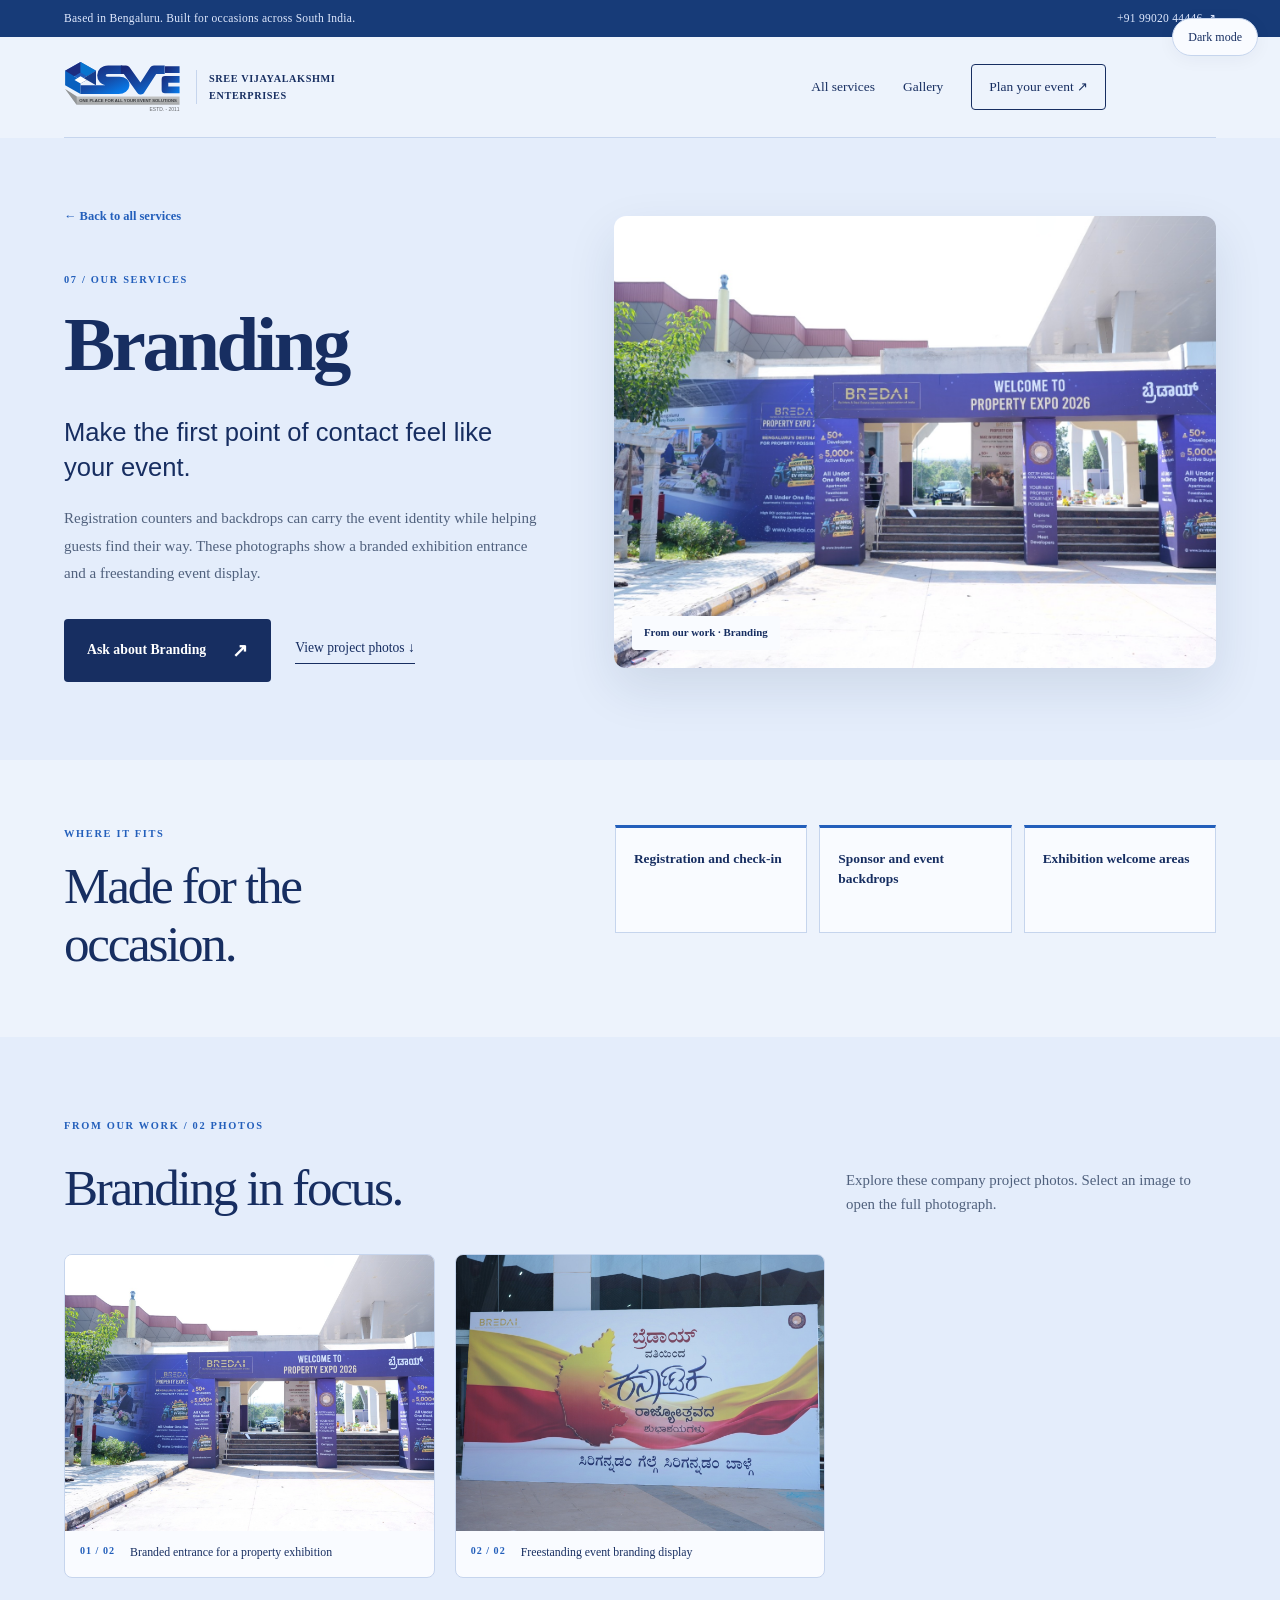
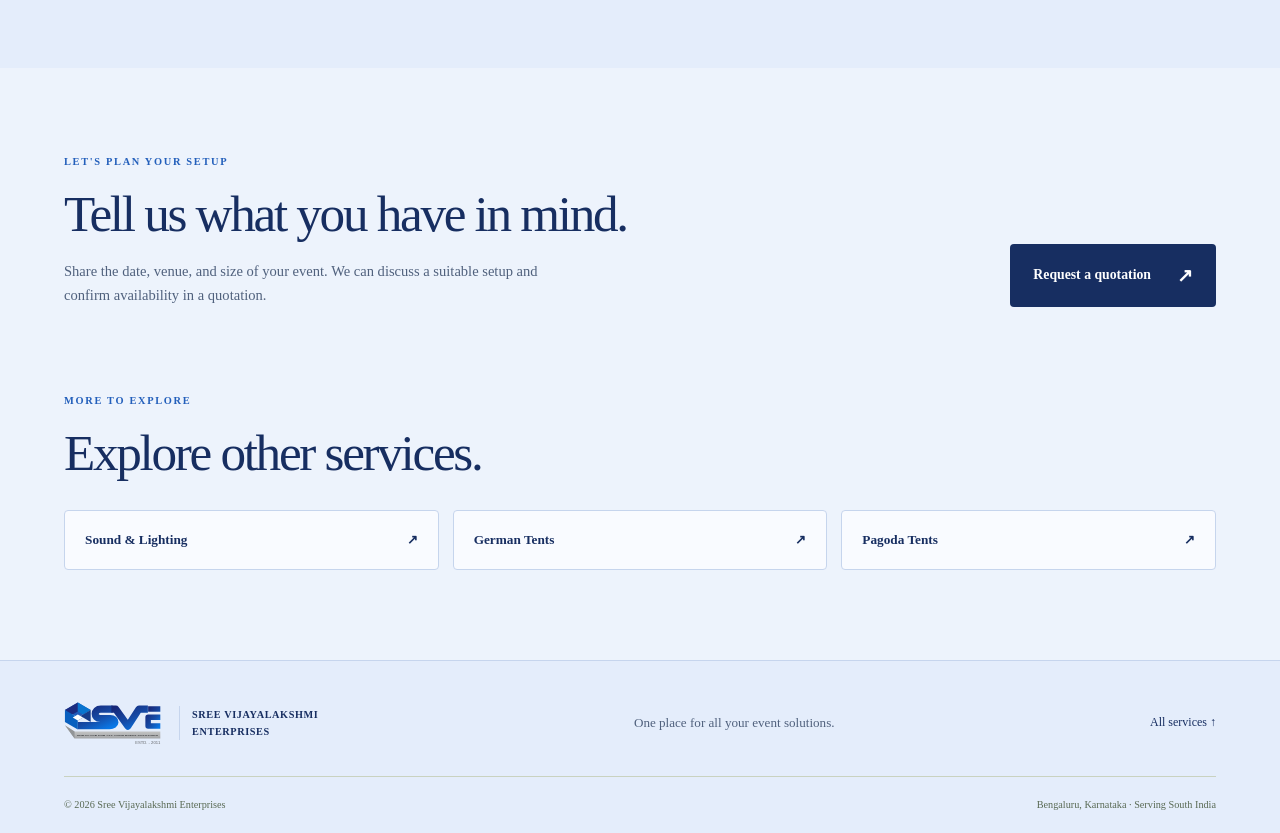
==== commit 760b63c6: "Refresh company galleries and restore animated opening with unified slideshow" ====
--- a/services/branding.html
+++ b/services/branding.html
@@ -1,33 +1,32 @@
-<!doctype html>
-<html lang="en">
-<head>
-<meta charset="utf-8"><meta name="viewport" content="width=device-width, initial-scale=1">
-<title>Branding | Sree Vijayalakshmi Enterprises</title>
-<meta name="description" content="Explore branding projects, photos, and use cases from Sree Vijayalakshmi Enterprises in Bengaluru.">
-<meta name="theme-color" content="#ffffff">
-<link rel="icon" href="../assets/images/favicon.svg" type="image/svg+xml">
-<link rel="stylesheet" href="../assets/css/styles.css?v=12">
-<link rel="stylesheet" href="../assets/css/theme-animation.css">
-<link rel="stylesheet" href="../assets/css/paper-theme.css">
-<link rel="stylesheet" href="../assets/css/service-detail.css?v=8">
-
-<script src="../assets/js/theme.js?v=12" defer></script>
-
-</head>
-<body>
-<button class="theme-toggle" id="theme-toggle" type="button" aria-label="Switch to dark theme" aria-pressed="false" hidden><span class="theme-label">Dark mode</span></button>
-<a class="skip" href="#main">Skip to content</a>
-<div class="topbar"><div class="wrap"><span>Based in Bengaluru. Built for occasions across South India.</span><a href="tel:+919902044446">+91 99020 44446 ↗</a></div></div>
-<header class="wrap header detail-header"><a class="brand" href="../index.html" aria-label="Sree Vijayalakshmi Enterprises home"><img class="header-logo" src="../assets/images/sve-mark.svg" width="435" height="195" alt="SVE"><span class="brand-name">SREE VIJAYALAKSHMI<br>ENTERPRISES</span></a><nav aria-label="Main navigation"><a href="../index.html#services">All services</a><a href="../index.html#gallery">Gallery</a><a class="nav-cta" href="../index.html?service=Branding#enquiry">Plan your event ↗</a></nav></header>
-<main id="main">
-<section class="detail-hero"><div class="wrap detail-hero-grid"><div class="detail-heading"><a class="detail-back" href="../index.html#services">← Back to all services</a><p class="eyebrow">07 / OUR SERVICES</p><h1>Branding</h1><p class="detail-lead">Make the first point of contact feel like your event.</p><p>Registration counters and backdrops can carry the event identity while helping guests find their way. These photographs focus on branded entry and check-in areas.</p><div class="detail-actions"><a class="button" href="../index.html?service=Branding#enquiry">Ask about Branding <span>↗</span></a><a class="underlined" href="#project-photos">View project photos ↓</a></div></div><figure class="detail-cover"><img src="../assets/images/work/registration-desk-blue-backdrop-01.jpeg" alt="Blue registration setup and queue barriers" width="1200" height="900" fetchpriority="high"><figcaption>From our work · Branding</figcaption></figure></div></section>
-<section class="detail-uses wrap" aria-labelledby="use-title"><div><p class="eyebrow">WHERE IT FITS</p><h2 id="use-title">Made for the occasion.</h2></div><ul><li>Registration and check-in</li><li>Sponsor and event backdrops</li><li>Exhibition welcome areas</li></ul></section>
-
-<section class="detail-gallery" id="project-photos"><div class="wrap"><div class="section-heading"><div><p class="eyebrow">FROM OUR WORK / 03 PHOTOS</p><h2>Branding in focus.</h2></div><p>Explore these company project photos. Select an image to open the full photograph.</p></div><div class="detail-grid"><figure class="detail-photo"><a href="../assets/images/work/registration-desk-blue-backdrop-01.jpeg" target="_blank" rel="noopener" aria-label="Open full photo: Blue registration setup and queue barriers"><img src="../assets/images/work/registration-desk-blue-backdrop-01.jpeg" alt="Blue registration setup and queue barriers" width="1200" height="900" loading="lazy" decoding="async"></a><figcaption><span>01 / 03</span>Blue registration setup and queue barriers</figcaption></figure>
-<figure class="detail-photo"><a href="../assets/images/services/registration-desks/registration-desk-indoor-queue-01.jpeg" target="_blank" rel="noopener" aria-label="Open full photo: Indoor registration desks and queue barriers"><img src="../assets/images/services/registration-desks/registration-desk-indoor-queue-01.jpeg" alt="Indoor registration desks and queue barriers" width="1200" height="900" loading="lazy" decoding="async"></a><figcaption><span>02 / 03</span>Indoor registration desks and queue barriers</figcaption></figure>
-<figure class="detail-photo"><a href="../assets/images/services/registration-desks/registration-desk-outdoor-multi-counter-01.jpeg" target="_blank" rel="noopener" aria-label="Open full photo: Outdoor registration counters"><img src="../assets/images/services/registration-desks/registration-desk-outdoor-multi-counter-01.jpeg" alt="Outdoor registration counters" width="1200" height="900" loading="lazy" decoding="async"></a><figcaption><span>03 / 03</span>Outdoor registration counters</figcaption></figure></div></div></section>
-<section class="detail-next wrap"><div><p class="eyebrow">LET'S PLAN YOUR SETUP</p><h2>Tell us what you have in mind.</h2><p>Share the date, venue, and size of your event. We can discuss a suitable setup and confirm availability in a quotation.</p></div><a class="button" href="../index.html?service=Branding#enquiry">Request a quotation <span>↗</span></a></section>
-<section class="detail-related wrap"><p class="eyebrow">MORE TO EXPLORE</p><h2>Explore other services.</h2><div class="detail-related-list"><a href="sound-lighting.html">Sound &amp; Lighting <span>↗</span></a><a href="german-tents.html">German Tents <span>↗</span></a><a href="pagoda-tents.html">Pagoda Tents <span>↗</span></a></div></section>
-</main>
-<footer><div class="wrap footer-top"><a class="brand footer-brand" href="../index.html"><img class="header-logo" src="../assets/images/sve-mark.svg" width="435" height="195" alt="SVE"><span class="brand-name">SREE VIJAYALAKSHMI<br>ENTERPRISES</span></a><p>One place for all your event solutions.</p><a href="../index.html#services">All services ↑</a></div><div class="wrap footer-bottom"><span>© 2026 Sree Vijayalakshmi Enterprises</span><span>Bengaluru, Karnataka · Serving South India</span></div></footer>
-</body></html>
+<!doctype html>
+<html lang="en">
+<head>
+<meta charset="utf-8"><meta name="viewport" content="width=device-width, initial-scale=1">
+<title>Branding | Sree Vijayalakshmi Enterprises</title>
+<meta name="description" content="Explore branding projects, photos, and use cases from Sree Vijayalakshmi Enterprises in Bengaluru.">
+<meta name="theme-color" content="#ffffff">
+<link rel="icon" href="../assets/images/favicon.svg" type="image/svg+xml">
+<link rel="stylesheet" href="../assets/css/styles.css?v=13">
+<link rel="stylesheet" href="../assets/css/theme-animation.css">
+<link rel="stylesheet" href="../assets/css/paper-theme.css">
+<link rel="stylesheet" href="../assets/css/service-detail.css?v=8">
+
+<script src="../assets/js/theme.js?v=13" defer></script>
+
+</head>
+<body>
+<button class="theme-toggle" id="theme-toggle" type="button" aria-label="Switch to dark theme" aria-pressed="false" hidden><span class="theme-label">Dark mode</span></button>
+<a class="skip" href="#main">Skip to content</a>
+<div class="topbar"><div class="wrap"><span>Based in Bengaluru. Built for occasions across South India.</span><a href="tel:+919902044446">+91 99020 44446 ↗</a></div></div>
+<header class="wrap header detail-header"><a class="brand" href="../index.html" aria-label="Sree Vijayalakshmi Enterprises home"><img class="header-logo" src="../assets/images/sve-mark.svg" width="435" height="195" alt="SVE"><span class="brand-name">SREE VIJAYALAKSHMI<br>ENTERPRISES</span></a><nav aria-label="Main navigation"><a href="../index.html#services">All services</a><a href="../index.html#gallery">Gallery</a><a class="nav-cta" href="../index.html?service=Branding#enquiry">Plan your event ↗</a></nav></header>
+<main id="main">
+<section class="detail-hero"><div class="wrap detail-hero-grid"><div class="detail-heading"><a class="detail-back" href="../index.html#services">← Back to all services</a><p class="eyebrow">07 / OUR SERVICES</p><h1>Branding</h1><p class="detail-lead">Make the first point of contact feel like your event.</p><p>Registration counters and backdrops can carry the event identity while helping guests find their way. These photographs show a branded exhibition entrance and a freestanding event display.</p><div class="detail-actions"><a class="button" href="../index.html?service=Branding#enquiry">Ask about Branding <span>↗</span></a><a class="underlined" href="#project-photos">View project photos ↓</a></div></div><figure class="detail-cover"><img src="../assets/images/work/branding-display-1.jpeg" alt="Branded entrance for a property exhibition" width="1200" height="900" fetchpriority="high"><figcaption>From our work · Branding</figcaption></figure></div></section>
+<section class="detail-uses wrap" aria-labelledby="use-title"><div><p class="eyebrow">WHERE IT FITS</p><h2 id="use-title">Made for the occasion.</h2></div><ul><li>Registration and check-in</li><li>Sponsor and event backdrops</li><li>Exhibition welcome areas</li></ul></section>
+
+<section class="detail-gallery" id="project-photos"><div class="wrap"><div class="section-heading"><div><p class="eyebrow">FROM OUR WORK / 02 PHOTOS</p><h2>Branding in focus.</h2></div><p>Explore these company project photos. Select an image to open the full photograph.</p></div><div class="detail-grid"><figure class="detail-photo"><a href="../assets/images/work/branding-display-1.jpeg" target="_blank" rel="noopener" aria-label="Open full photo: Branded entrance for a property exhibition"><img src="../assets/images/work/branding-display-1.jpeg" alt="Branded entrance for a property exhibition" width="1200" height="900" loading="lazy" decoding="async"></a><figcaption><span>01 / 02</span>Branded entrance for a property exhibition</figcaption></figure>
+<figure class="detail-photo"><a href="../assets/images/work/branding-display-2.jpeg" target="_blank" rel="noopener" aria-label="Open full photo: Freestanding event branding display"><img src="../assets/images/work/branding-display-2.jpeg" alt="Freestanding event branding display" width="1200" height="900" loading="lazy" decoding="async"></a><figcaption><span>02 / 02</span>Freestanding event branding display</figcaption></figure></div></div></section>
+<section class="detail-next wrap"><div><p class="eyebrow">LET'S PLAN YOUR SETUP</p><h2>Tell us what you have in mind.</h2><p>Share the date, venue, and size of your event. We can discuss a suitable setup and confirm availability in a quotation.</p></div><a class="button" href="../index.html?service=Branding#enquiry">Request a quotation <span>↗</span></a></section>
+<section class="detail-related wrap"><p class="eyebrow">MORE TO EXPLORE</p><h2>Explore other services.</h2><div class="detail-related-list"><a href="sound-lighting.html">Sound &amp; Lighting <span>↗</span></a><a href="german-tents.html">German Tents <span>↗</span></a><a href="pagoda-tents.html">Pagoda Tents <span>↗</span></a></div></section>
+</main>
+<footer><div class="wrap footer-top"><a class="brand footer-brand" href="../index.html"><img class="header-logo" src="../assets/images/sve-mark.svg" width="435" height="195" alt="SVE"><span class="brand-name">SREE VIJAYALAKSHMI<br>ENTERPRISES</span></a><p>One place for all your event solutions.</p><a href="../index.html#services">All services ↑</a></div><div class="wrap footer-bottom"><span>© 2026 Sree Vijayalakshmi Enterprises</span><span>Bengaluru, Karnataka · Serving South India</span></div></footer>
+</body></html>
--- a/assets/css/styles.css
+++ b/assets/css/styles.css
@@ -9,3 +9,10 @@
 /* Site-wide typography. */
 html body,html body *{font-family:"Times New Roman",Times,serif!important}
 html body .name-word-3{font-weight:900!important}
+
+/* Consistent 4:3 frames for photographs; brand artwork retains its proportions. */
+html body .service-photo,html body .gallery-card button,html body .detail-photo a,html body .detail-cover,html body #overview .hero-visual{aspect-ratio:4/3;min-height:0}
+html body .gallery-card img,html body .detail-photo img{aspect-ratio:4/3;object-fit:cover}
+html body .showcase-ring{height:auto;aspect-ratio:20/9}
+html body .showcase-photo{aspect-ratio:4/3;bottom:auto;height:auto}
+@media(max-width:540px){html body .showcase-ring{aspect-ratio:100/57}}
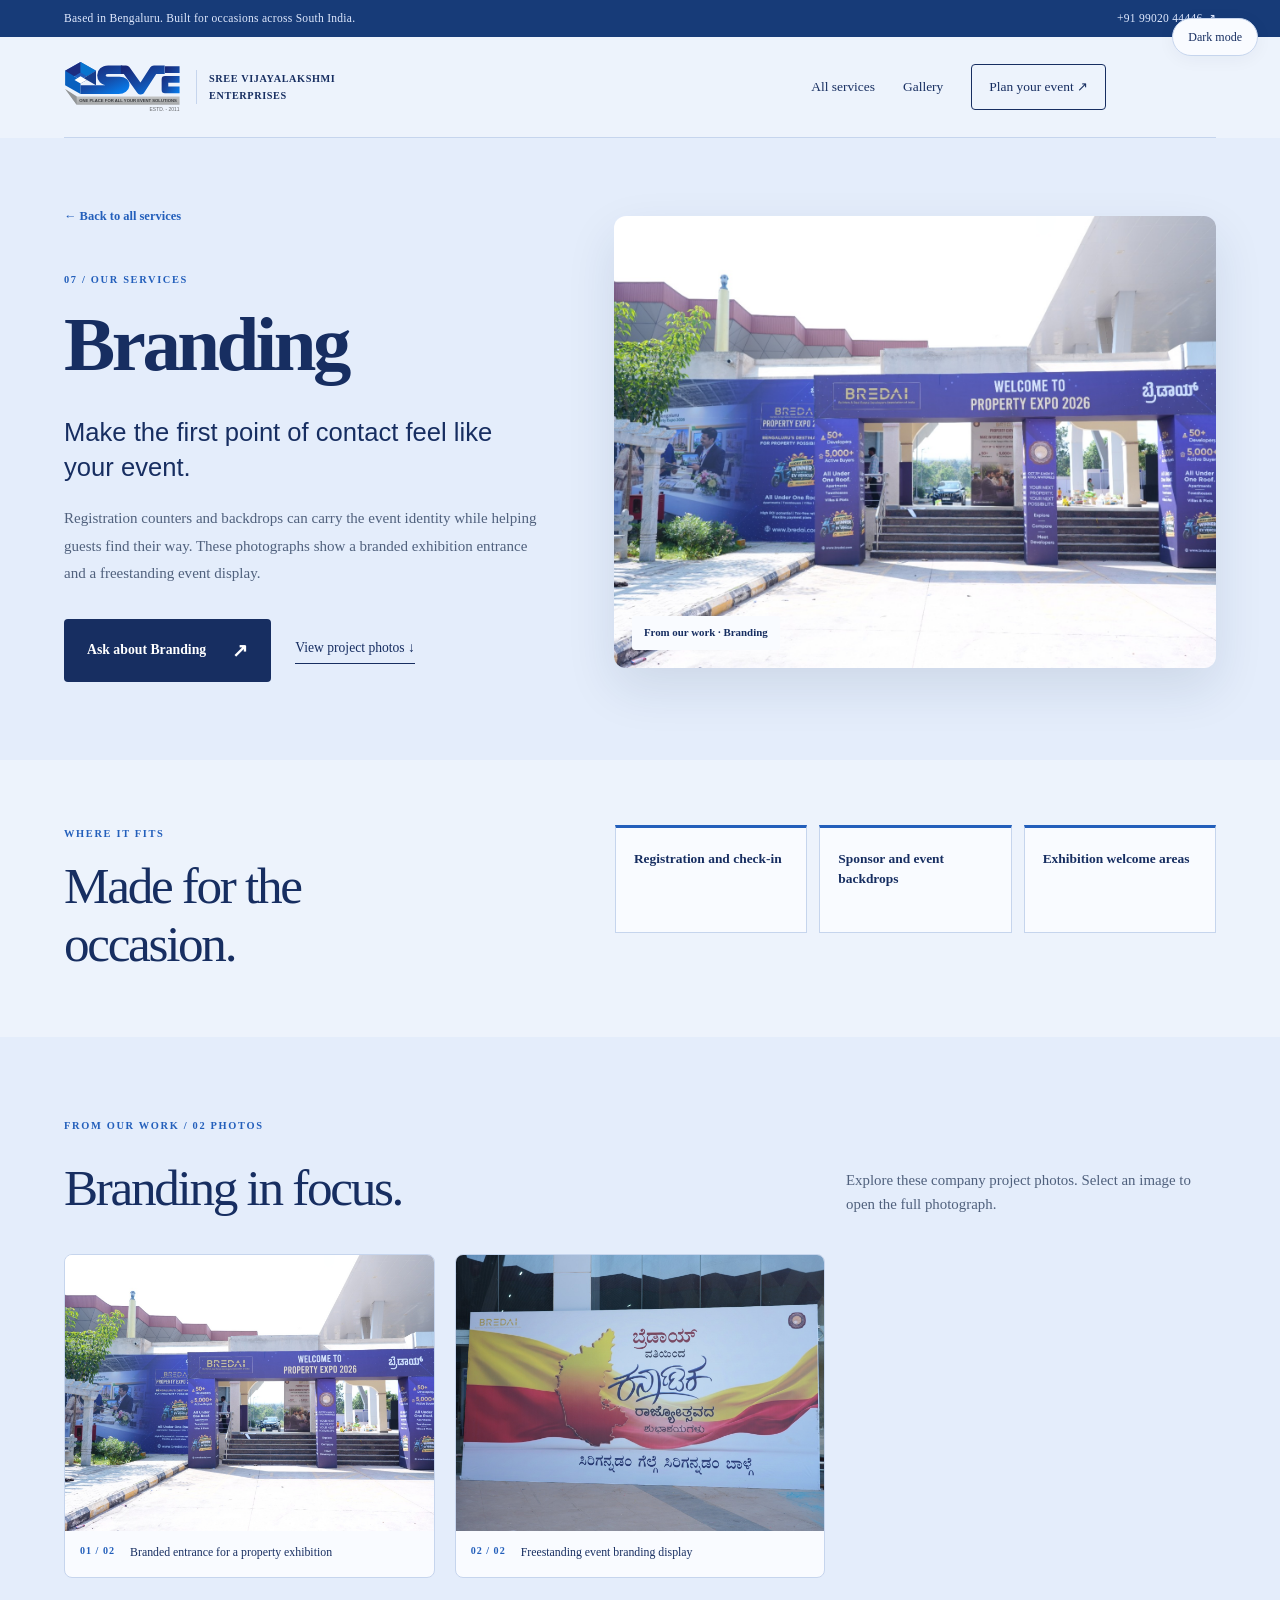
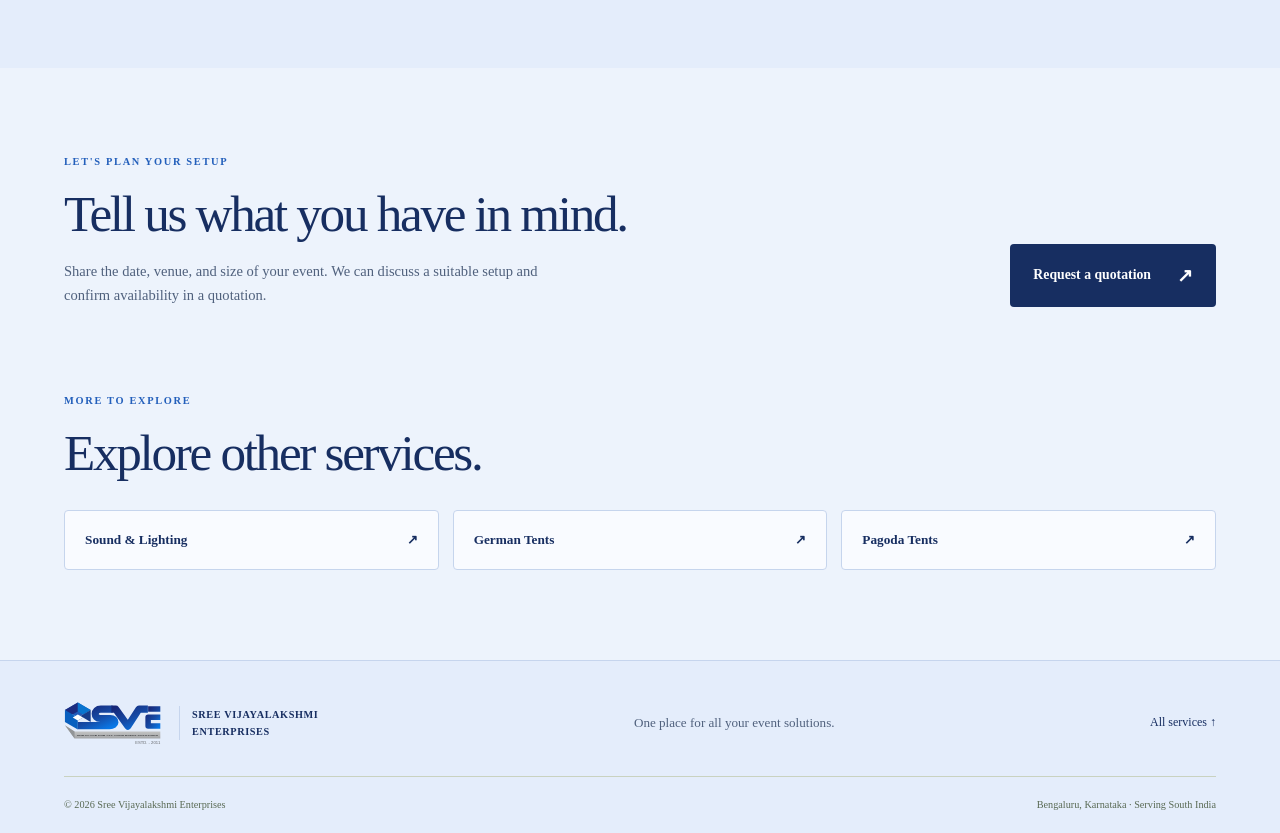
==== commit df79a8ff: "Add lightweight once-only scroll reveals across pages" ====
--- a/services/branding.html
+++ b/services/branding.html
@@ -1,32 +1,34 @@
-<!doctype html>
-<html lang="en">
-<head>
-<meta charset="utf-8"><meta name="viewport" content="width=device-width, initial-scale=1">
-<title>Branding | Sree Vijayalakshmi Enterprises</title>
-<meta name="description" content="Explore branding projects, photos, and use cases from Sree Vijayalakshmi Enterprises in Bengaluru.">
-<meta name="theme-color" content="#ffffff">
-<link rel="icon" href="../assets/images/favicon.svg" type="image/svg+xml">
-<link rel="stylesheet" href="../assets/css/styles.css?v=13">
-<link rel="stylesheet" href="../assets/css/theme-animation.css">
-<link rel="stylesheet" href="../assets/css/paper-theme.css">
-<link rel="stylesheet" href="../assets/css/service-detail.css?v=8">
-
-<script src="../assets/js/theme.js?v=13" defer></script>
-
-</head>
-<body>
-<button class="theme-toggle" id="theme-toggle" type="button" aria-label="Switch to dark theme" aria-pressed="false" hidden><span class="theme-label">Dark mode</span></button>
-<a class="skip" href="#main">Skip to content</a>
-<div class="topbar"><div class="wrap"><span>Based in Bengaluru. Built for occasions across South India.</span><a href="tel:+919902044446">+91 99020 44446 ↗</a></div></div>
-<header class="wrap header detail-header"><a class="brand" href="../index.html" aria-label="Sree Vijayalakshmi Enterprises home"><img class="header-logo" src="../assets/images/sve-mark.svg" width="435" height="195" alt="SVE"><span class="brand-name">SREE VIJAYALAKSHMI<br>ENTERPRISES</span></a><nav aria-label="Main navigation"><a href="../index.html#services">All services</a><a href="../index.html#gallery">Gallery</a><a class="nav-cta" href="../index.html?service=Branding#enquiry">Plan your event ↗</a></nav></header>
-<main id="main">
-<section class="detail-hero"><div class="wrap detail-hero-grid"><div class="detail-heading"><a class="detail-back" href="../index.html#services">← Back to all services</a><p class="eyebrow">07 / OUR SERVICES</p><h1>Branding</h1><p class="detail-lead">Make the first point of contact feel like your event.</p><p>Registration counters and backdrops can carry the event identity while helping guests find their way. These photographs show a branded exhibition entrance and a freestanding event display.</p><div class="detail-actions"><a class="button" href="../index.html?service=Branding#enquiry">Ask about Branding <span>↗</span></a><a class="underlined" href="#project-photos">View project photos ↓</a></div></div><figure class="detail-cover"><img src="../assets/images/work/branding-display-1.jpeg" alt="Branded entrance for a property exhibition" width="1200" height="900" fetchpriority="high"><figcaption>From our work · Branding</figcaption></figure></div></section>
-<section class="detail-uses wrap" aria-labelledby="use-title"><div><p class="eyebrow">WHERE IT FITS</p><h2 id="use-title">Made for the occasion.</h2></div><ul><li>Registration and check-in</li><li>Sponsor and event backdrops</li><li>Exhibition welcome areas</li></ul></section>
-
-<section class="detail-gallery" id="project-photos"><div class="wrap"><div class="section-heading"><div><p class="eyebrow">FROM OUR WORK / 02 PHOTOS</p><h2>Branding in focus.</h2></div><p>Explore these company project photos. Select an image to open the full photograph.</p></div><div class="detail-grid"><figure class="detail-photo"><a href="../assets/images/work/branding-display-1.jpeg" target="_blank" rel="noopener" aria-label="Open full photo: Branded entrance for a property exhibition"><img src="../assets/images/work/branding-display-1.jpeg" alt="Branded entrance for a property exhibition" width="1200" height="900" loading="lazy" decoding="async"></a><figcaption><span>01 / 02</span>Branded entrance for a property exhibition</figcaption></figure>
-<figure class="detail-photo"><a href="../assets/images/work/branding-display-2.jpeg" target="_blank" rel="noopener" aria-label="Open full photo: Freestanding event branding display"><img src="../assets/images/work/branding-display-2.jpeg" alt="Freestanding event branding display" width="1200" height="900" loading="lazy" decoding="async"></a><figcaption><span>02 / 02</span>Freestanding event branding display</figcaption></figure></div></div></section>
-<section class="detail-next wrap"><div><p class="eyebrow">LET'S PLAN YOUR SETUP</p><h2>Tell us what you have in mind.</h2><p>Share the date, venue, and size of your event. We can discuss a suitable setup and confirm availability in a quotation.</p></div><a class="button" href="../index.html?service=Branding#enquiry">Request a quotation <span>↗</span></a></section>
-<section class="detail-related wrap"><p class="eyebrow">MORE TO EXPLORE</p><h2>Explore other services.</h2><div class="detail-related-list"><a href="sound-lighting.html">Sound &amp; Lighting <span>↗</span></a><a href="german-tents.html">German Tents <span>↗</span></a><a href="pagoda-tents.html">Pagoda Tents <span>↗</span></a></div></section>
-</main>
-<footer><div class="wrap footer-top"><a class="brand footer-brand" href="../index.html"><img class="header-logo" src="../assets/images/sve-mark.svg" width="435" height="195" alt="SVE"><span class="brand-name">SREE VIJAYALAKSHMI<br>ENTERPRISES</span></a><p>One place for all your event solutions.</p><a href="../index.html#services">All services ↑</a></div><div class="wrap footer-bottom"><span>© 2026 Sree Vijayalakshmi Enterprises</span><span>Bengaluru, Karnataka · Serving South India</span></div></footer>
-</body></html>
+<!doctype html>
+<html lang="en">
+<head>
+<meta charset="utf-8"><meta name="viewport" content="width=device-width, initial-scale=1">
+<title>Branding | Sree Vijayalakshmi Enterprises</title>
+<meta name="description" content="Explore branding projects, photos, and use cases from Sree Vijayalakshmi Enterprises in Bengaluru.">
+<meta name="theme-color" content="#ffffff">
+<link rel="icon" href="../assets/images/favicon.svg" type="image/svg+xml">
+<link rel="stylesheet" href="../assets/css/styles.css?v=13">
+<link rel="stylesheet" href="../assets/css/theme-animation.css">
+<link rel="stylesheet" href="../assets/css/paper-theme.css">
+<link rel="stylesheet" href="../assets/css/service-detail.css?v=8">
+
+<script src="../assets/js/theme.js?v=13" defer></script>
+
+<link rel="stylesheet" href="../assets/css/scroll-reveal.css">
+<script src="../assets/js/scroll-reveal.js" defer></script>
+</head>
+<body>
+<button class="theme-toggle" id="theme-toggle" type="button" aria-label="Switch to dark theme" aria-pressed="false" hidden><span class="theme-label">Dark mode</span></button>
+<a class="skip" href="#main">Skip to content</a>
+<div class="topbar"><div class="wrap"><span>Based in Bengaluru. Built for occasions across South India.</span><a href="tel:+919902044446">+91 99020 44446 ↗</a></div></div>
+<header class="wrap header detail-header"><a class="brand" href="../index.html" aria-label="Sree Vijayalakshmi Enterprises home"><img class="header-logo" src="../assets/images/sve-mark.svg" width="435" height="195" alt="SVE"><span class="brand-name">SREE VIJAYALAKSHMI<br>ENTERPRISES</span></a><nav aria-label="Main navigation"><a href="../index.html#services">All services</a><a href="../index.html#gallery">Gallery</a><a class="nav-cta" href="../index.html?service=Branding#enquiry">Plan your event ↗</a></nav></header>
+<main id="main">
+<section class="detail-hero"><div class="wrap detail-hero-grid"><div class="detail-heading"><a class="detail-back" href="../index.html#services">← Back to all services</a><p class="eyebrow">07 / OUR SERVICES</p><h1>Branding</h1><p class="detail-lead">Make the first point of contact feel like your event.</p><p>Registration counters and backdrops can carry the event identity while helping guests find their way. These photographs show a branded exhibition entrance and a freestanding event display.</p><div class="detail-actions"><a class="button" href="../index.html?service=Branding#enquiry">Ask about Branding <span>↗</span></a><a class="underlined" href="#project-photos">View project photos ↓</a></div></div><figure class="detail-cover"><img src="../assets/images/work/branding-display-1.jpeg" alt="Branded entrance for a property exhibition" width="1200" height="900" fetchpriority="high"><figcaption>From our work · Branding</figcaption></figure></div></section>
+<section class="detail-uses wrap" aria-labelledby="use-title"><div><p class="eyebrow">WHERE IT FITS</p><h2 id="use-title">Made for the occasion.</h2></div><ul><li>Registration and check-in</li><li>Sponsor and event backdrops</li><li>Exhibition welcome areas</li></ul></section>
+
+<section class="detail-gallery" id="project-photos"><div class="wrap"><div class="section-heading"><div><p class="eyebrow">FROM OUR WORK / 02 PHOTOS</p><h2>Branding in focus.</h2></div><p>Explore these company project photos. Select an image to open the full photograph.</p></div><div class="detail-grid"><figure class="detail-photo"><a href="../assets/images/work/branding-display-1.jpeg" target="_blank" rel="noopener" aria-label="Open full photo: Branded entrance for a property exhibition"><img src="../assets/images/work/branding-display-1.jpeg" alt="Branded entrance for a property exhibition" width="1200" height="900" loading="lazy" decoding="async"></a><figcaption><span>01 / 02</span>Branded entrance for a property exhibition</figcaption></figure>
+<figure class="detail-photo"><a href="../assets/images/work/branding-display-2.jpeg" target="_blank" rel="noopener" aria-label="Open full photo: Freestanding event branding display"><img src="../assets/images/work/branding-display-2.jpeg" alt="Freestanding event branding display" width="1200" height="900" loading="lazy" decoding="async"></a><figcaption><span>02 / 02</span>Freestanding event branding display</figcaption></figure></div></div></section>
+<section class="detail-next wrap"><div><p class="eyebrow">LET'S PLAN YOUR SETUP</p><h2>Tell us what you have in mind.</h2><p>Share the date, venue, and size of your event. We can discuss a suitable setup and confirm availability in a quotation.</p></div><a class="button" href="../index.html?service=Branding#enquiry">Request a quotation <span>↗</span></a></section>
+<section class="detail-related wrap"><p class="eyebrow">MORE TO EXPLORE</p><h2>Explore other services.</h2><div class="detail-related-list"><a href="sound-lighting.html">Sound &amp; Lighting <span>↗</span></a><a href="german-tents.html">German Tents <span>↗</span></a><a href="pagoda-tents.html">Pagoda Tents <span>↗</span></a></div></section>
+</main>
+<footer><div class="wrap footer-top"><a class="brand footer-brand" href="../index.html"><img class="header-logo" src="../assets/images/sve-mark.svg" width="435" height="195" alt="SVE"><span class="brand-name">SREE VIJAYALAKSHMI<br>ENTERPRISES</span></a><p>One place for all your event solutions.</p><a href="../index.html#services">All services ↑</a></div><div class="wrap footer-bottom"><span>© 2026 Sree Vijayalakshmi Enterprises</span><span>Bengaluru, Karnataka · Serving South India</span></div></footer>
+</body></html>
--- a/assets/css/scroll-reveal.css
+++ b/assets/css/scroll-reveal.css
@@ -0,0 +1,5 @@
+.scroll-reveal{transition:opacity .5s ease,translate .5s cubic-bezier(.2,.7,.2,1)}
+.scroll-pending{opacity:0;translate:0 16px}
+.scroll-shown{opacity:1;translate:0 0}
+@media(prefers-reduced-motion:reduce){.scroll-reveal{transition:none;opacity:1;translate:none}}
+@media print{.scroll-reveal{opacity:1;translate:none}}
